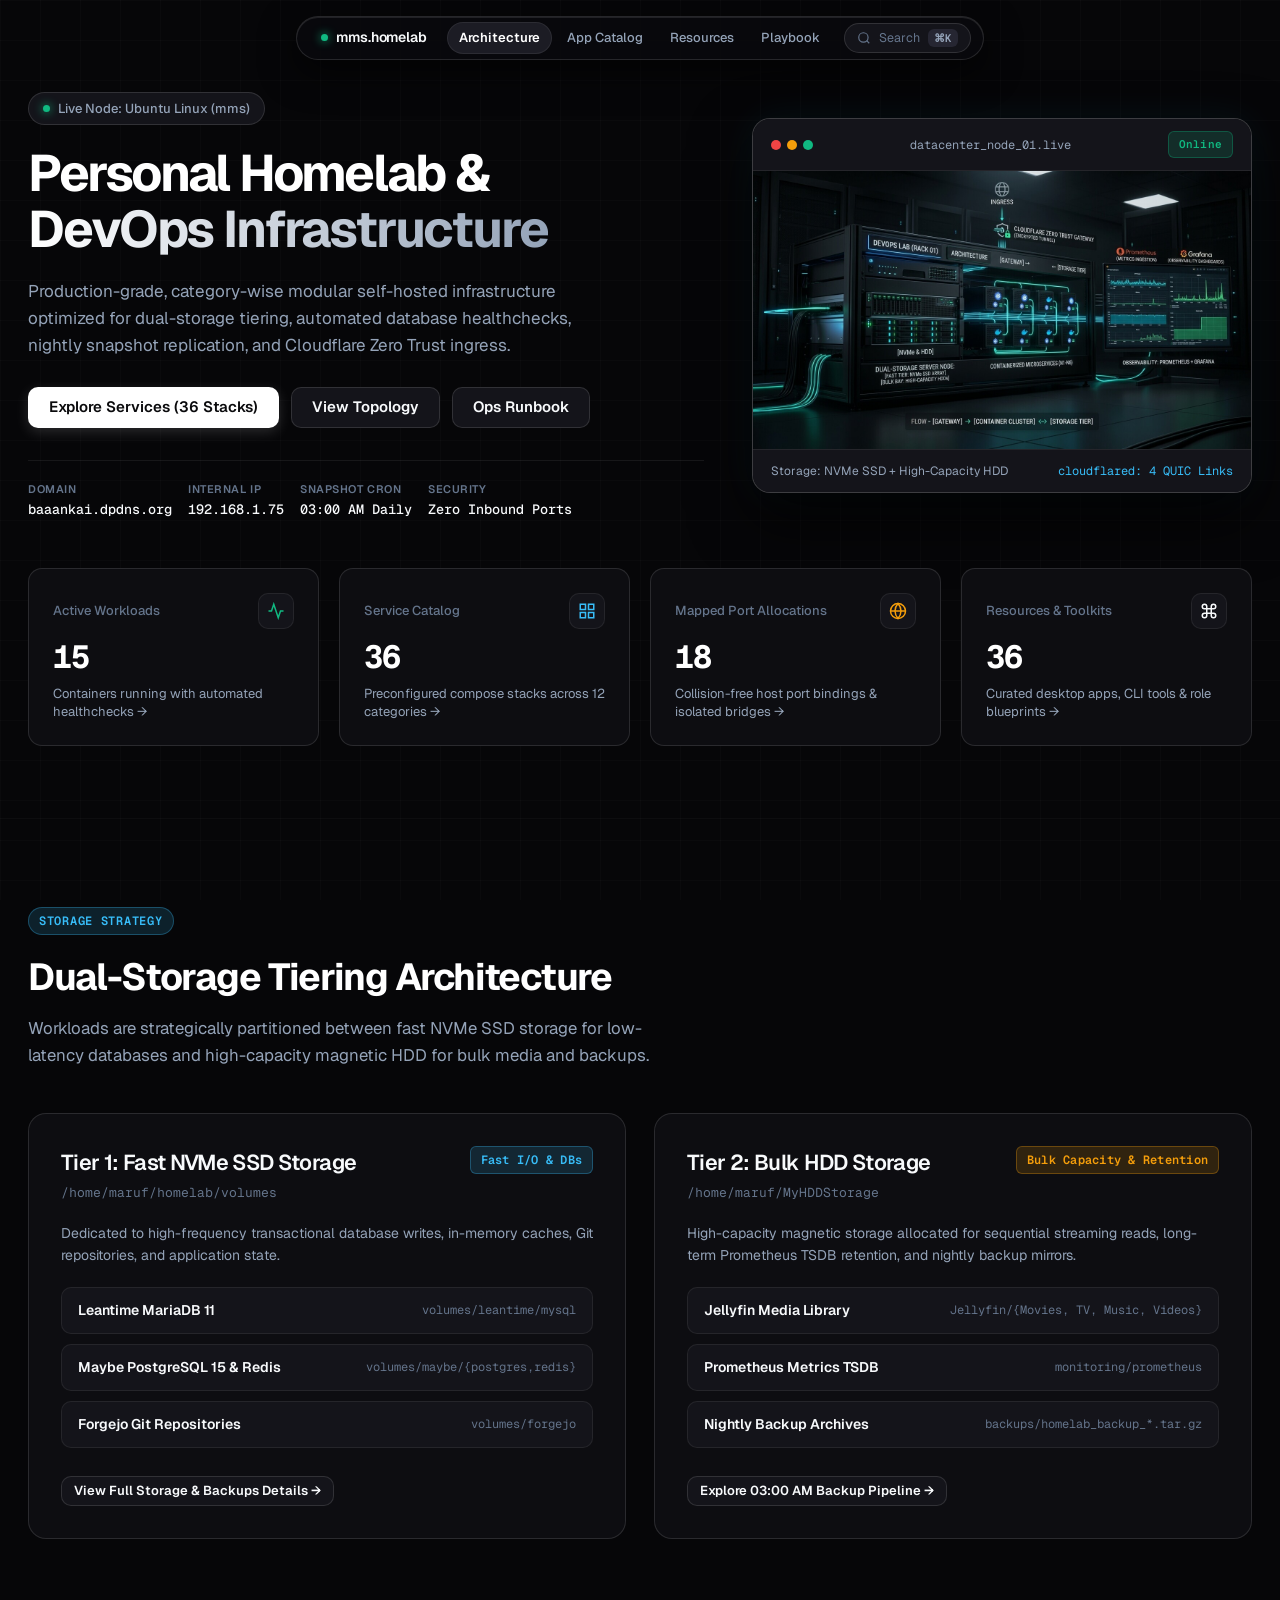
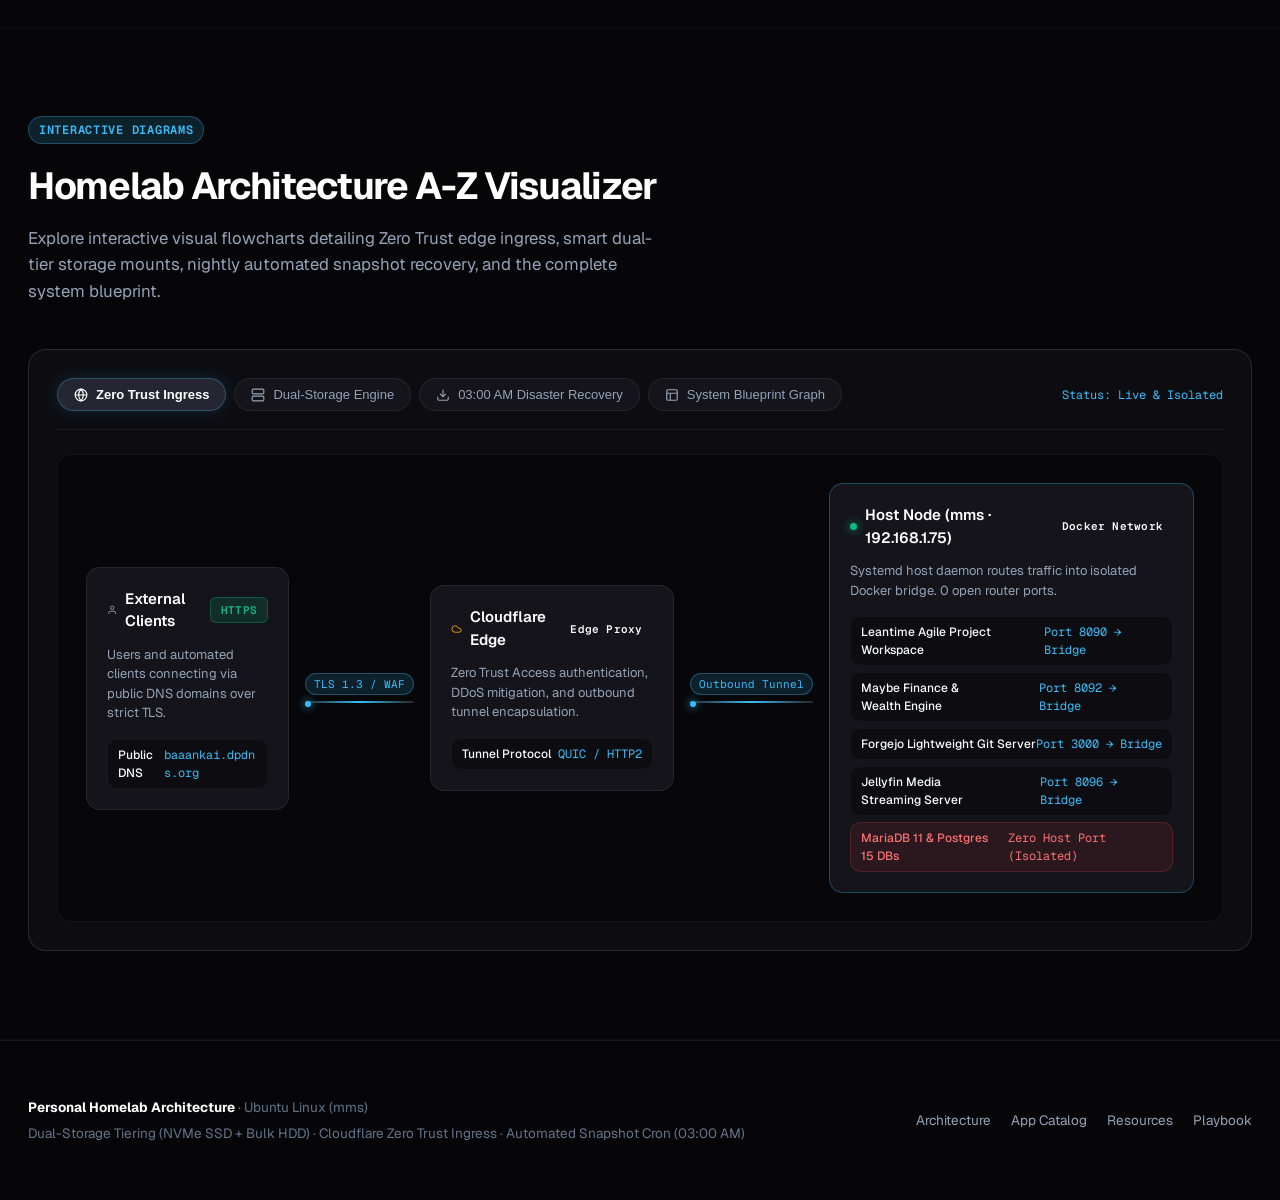
==== index.html @ b7e999f7 "feat: add multi-page static architecture portal, visual diagrams, and GitHub Pages workflow" ====
<!DOCTYPE html>
<html lang="en">
<head>
  <meta charset="UTF-8">
  <meta http-equiv="refresh" content="0; url=site/index.html">
  <title>Redirecting to Homelab Architecture Portal...</title>
  <script>
    window.location.href = "site/index.html";
  </script>
</head>
<body style="background:#000;color:#fff;font-family:sans-serif;padding:40px;text-align:center;">
  <p>Loading Homelab Architecture Portal...</p>
  <p><a href="site/index.html" style="color:#38bdf8;">Click here if not redirected automatically.</a></p>
</body>
</html>
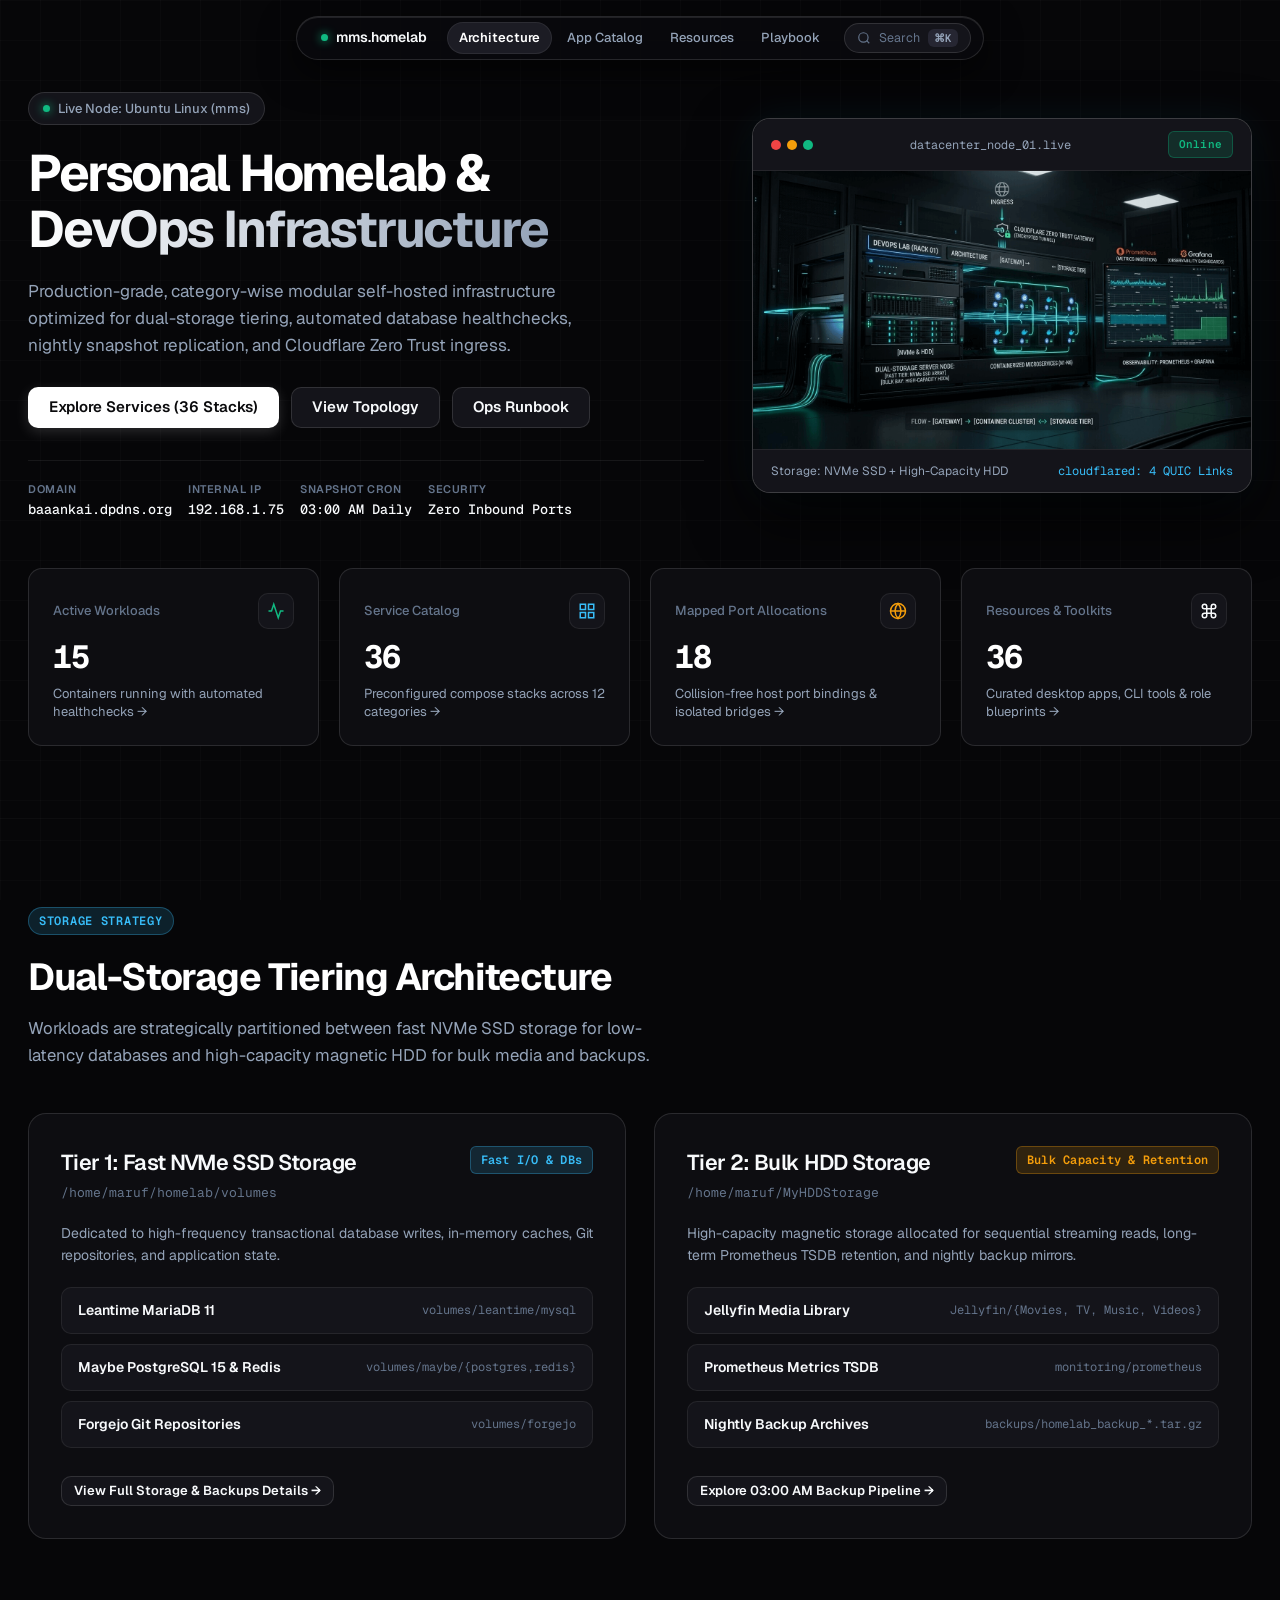
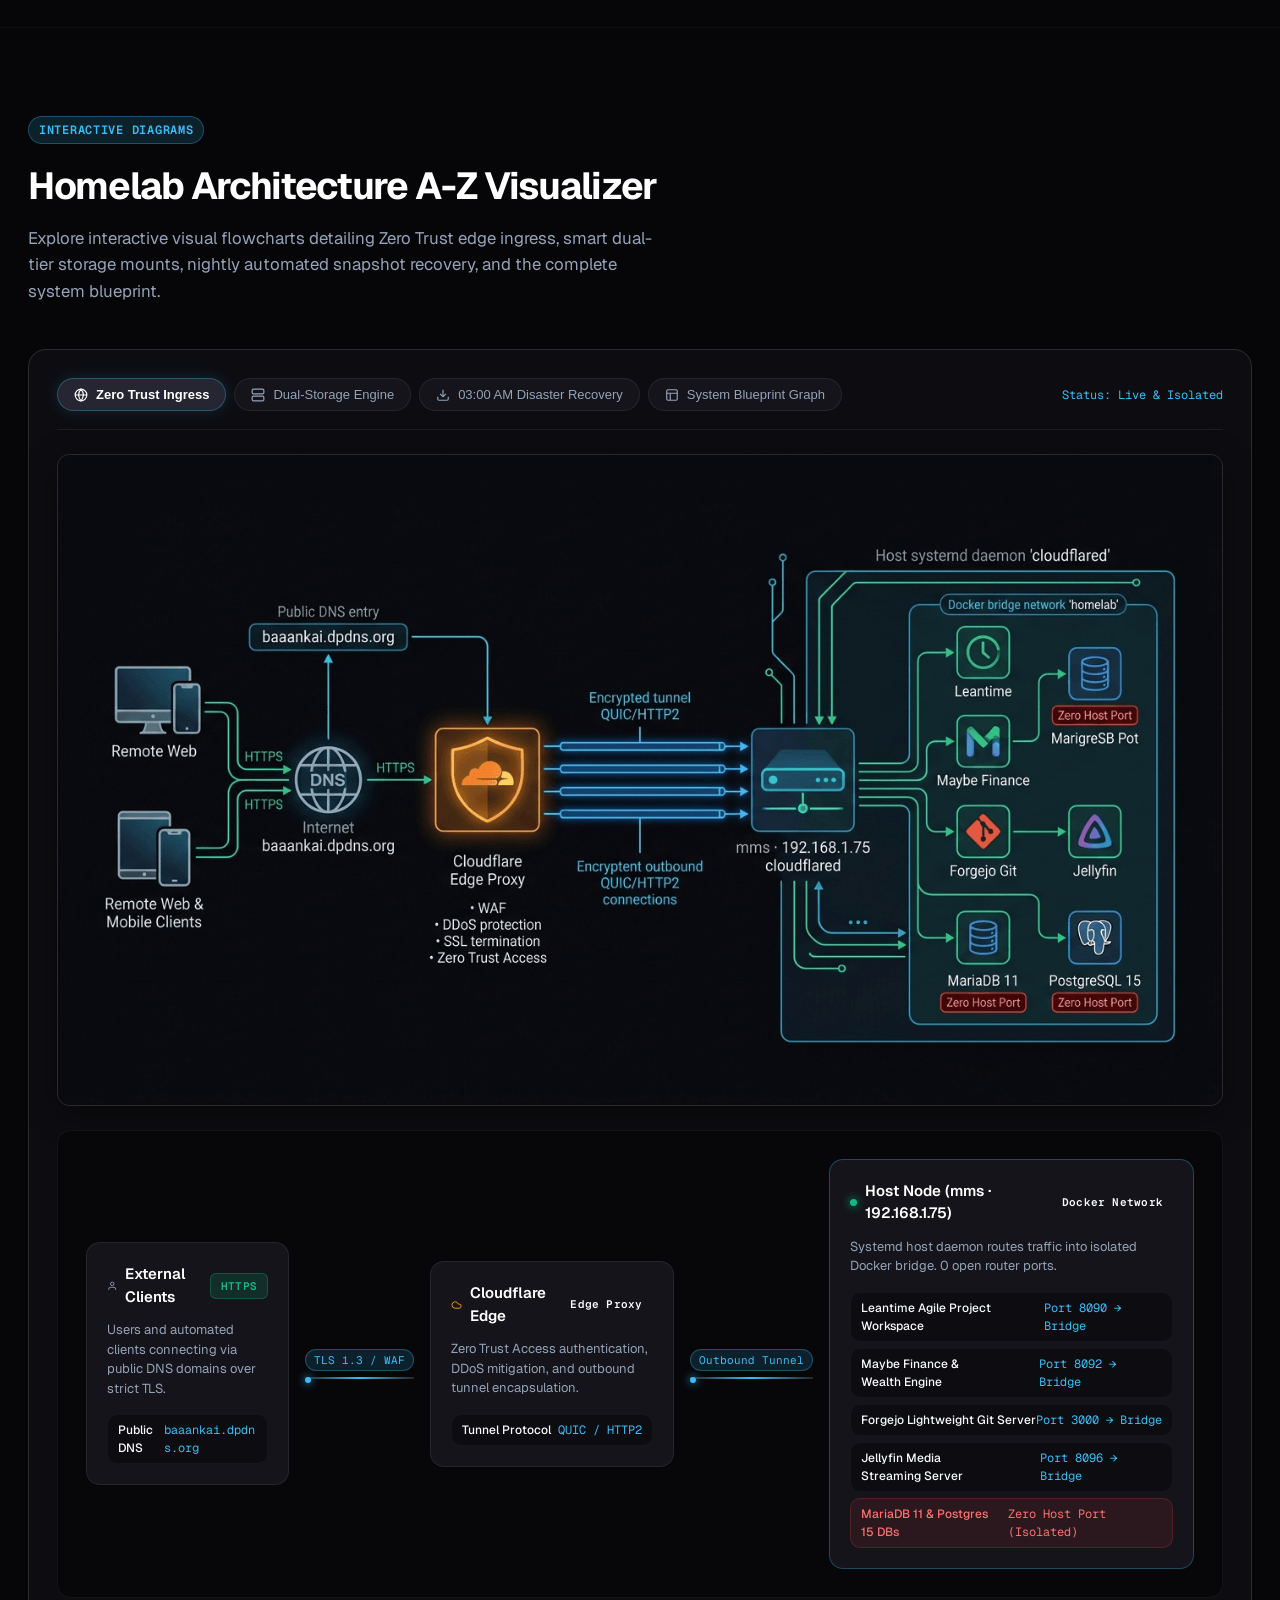
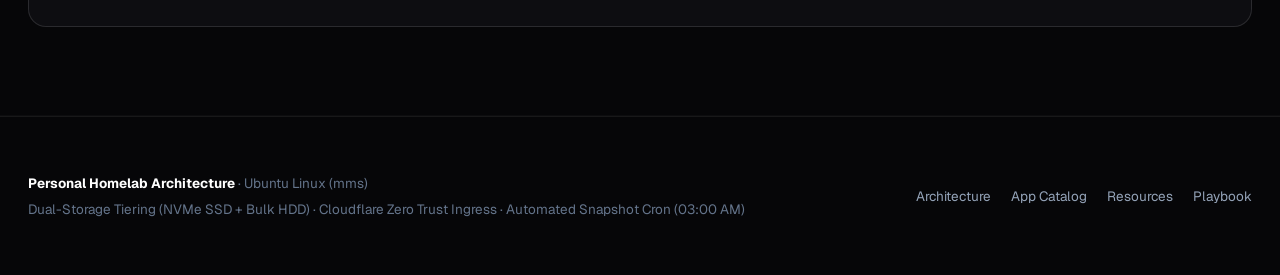
==== commit 372b488f: "deploy: 38d48aea0802d3ff691686414ee19b21be2791f6" ====
--- a/index.html
+++ b/index.html
@@ -2,14 +2,781 @@
 <html lang="en">
 <head>
   <meta charset="UTF-8">
-  <meta http-equiv="refresh" content="0; url=site/index.html">
-  <title>Redirecting to Homelab Architecture Portal...</title>
-  <script>
-    window.location.href = "site/index.html";
-  </script>
+  <meta name="viewport" content="width=device-width, initial-scale=1.0">
+  <title>Homelab Infrastructure &amp; Service Architecture</title>
+  <meta name="description" content="Production-grade, modular, self-hosted homelab infrastructure featuring dual-storage tiering, Cloudflare Zero Trust ingress, automated backups, and 12 containerized service stacks.">
+  <link rel="icon" href="data:image/svg+xml,%3Csvg xmlns='http://www.w3.org/2000/svg' viewBox='0 0 24 24' fill='%2338bdf8'%3E%3Cpath d='M12 2L2 7l10 5 10-5-10-5zM2 17l10 5 10-5M2 12l10 5 10-5'/%3E%3C/svg%3E" type="image/svg+xml">
+  
+  <!-- Modern Fonts & Styles -->
+  <link rel="stylesheet" href="css/style.css">
+  <link rel="stylesheet" href="css/components.css">
 </head>
-<body style="background:#000;color:#fff;font-family:sans-serif;padding:40px;text-align:center;">
-  <p>Loading Homelab Architecture Portal...</p>
-  <p><a href="site/index.html" style="color:#38bdf8;">Click here if not redirected automatically.</a></p>
+<body>
+  <a href="#main-content" class="skip-link">Skip to main content</a>
+
+  <!-- Floating Island Navigation -->
+  <header class="floating-nav-wrapper">
+    <nav class="floating-nav" aria-label="Main Navigation">
+      <a href="index.html" class="nav-brand">
+        <span class="brand-indicator" aria-hidden="true"></span>
+        <span>mms.homelab</span>
+      </a>
+
+      <ul class="nav-links">
+        <li><a href="index.html" class="nav-link active">Architecture</a></li>
+        <li><a href="services.html" class="nav-link">App Catalog</a></li>
+        <li><a href="resources.html" class="nav-link">Resources</a></li>
+        <li><a href="runbook.html" class="nav-link">Playbook</a></li>
+      </ul>
+
+      <button class="nav-search-btn" id="nav-search-trigger" aria-label="Open Command Palette (Cmd+K)">
+        <svg width="14" height="14" viewBox="0 0 24 24" fill="none" stroke="currentColor" stroke-width="2"><circle cx="11" cy="11" r="8"></circle><line x1="21" y1="21" x2="16.65" y2="16.65"></line></svg>
+        <span>Search</span>
+        <kbd>⌘K</kbd>
+      </button>
+
+      <button class="mobile-nav-toggle" id="mobile-nav-toggle" aria-label="Toggle navigation menu">
+        <span></span>
+        <span></span>
+      </button>
+    </nav>
+  </header>
+
+  <!-- Fullscreen Mobile Navigation Menu -->
+  <div class="mobile-menu-overlay" id="mobile-menu-overlay" aria-hidden="true">
+    <a href="index.html">Architecture &amp; System Map</a>
+    <a href="services.html">App Catalog (12 Stacks)</a>
+    <a href="resources.html">Resources &amp; Toolkits</a>
+    <a href="runbook.html">DevOps Playbook</a>
+  </div>
+
+  <main id="main-content">
+    <!-- Hero Showcase (2-Column Modern Layout) -->
+    <section id="hero" class="hero-section">
+      <div class="container">
+        <div class="hero-grid">
+          <!-- Left Column: Copy & Actions -->
+          <div class="hero-left">
+            <div class="hero-pill">
+              <span class="brand-indicator" aria-hidden="true"></span>
+              <span>Live Node: Ubuntu Linux (mms)</span>
+            </div>
+
+            <h1 class="hero-headline">
+              Personal Homelab &amp;<br>
+              <span class="hero-headline-gradient">DevOps Infrastructure</span>
+            </h1>
+
+            <p class="hero-description">
+              Production-grade, category-wise modular self-hosted infrastructure optimized for dual-storage tiering, automated database healthchecks, nightly snapshot replication, and Cloudflare Zero Trust ingress.
+            </p>
+
+            <div class="hero-actions">
+              <a href="services.html" class="btn btn-primary">
+                Explore Services (36 Stacks)
+              </a>
+              <a href="#topology" class="btn btn-secondary">
+                View Topology
+              </a>
+              <a href="runbook.html" class="btn btn-secondary">
+                Ops Runbook
+              </a>
+            </div>
+
+            <!-- Host Specs Sub-Row -->
+            <div class="hero-specs-row">
+              <div class="spec-item">
+                <span class="spec-label">Domain</span>
+                <span class="spec-value">baaankai.dpdns.org</span>
+              </div>
+              <div class="spec-item">
+                <span class="spec-label">Internal IP</span>
+                <span class="spec-value">192.168.1.75</span>
+              </div>
+              <div class="spec-item">
+                <span class="spec-label">Snapshot Cron</span>
+                <span class="spec-value">03:00 AM Daily</span>
+              </div>
+              <div class="spec-item">
+                <span class="spec-label">Security</span>
+                <span class="spec-value">Zero Inbound Ports</span>
+              </div>
+            </div>
+          </div>
+
+          <!-- Right Column: 3D Infrastructure Visualizer Card -->
+          <div class="hero-right">
+            <div class="hero-visual-frame">
+              <div class="frame-header">
+                <div class="frame-dots">
+                  <span class="frame-dot"></span>
+                  <span class="frame-dot"></span>
+                  <span class="frame-dot"></span>
+                </div>
+                <span class="frame-title">datacenter_node_01.live</span>
+                <span class="badge badge-active" style="font-size: 0.6875rem;">Online</span>
+              </div>
+
+              <img src="assets/homelab_cover.png" alt="DevOps Homelab Architecture Node Visualizer" class="hero-cover-img" loading="eager">
+
+              <div class="frame-footer">
+                <span>Storage: NVMe SSD + High-Capacity HDD</span>
+                <span style="font-family: var(--font-mono); color: var(--accent-cyan);">cloudflared: 4 QUIC Links</span>
+              </div>
+            </div>
+          </div>
+        </div>
+
+        <!-- Quick Stats Grid -->
+        <div class="stats-grid">
+          <a href="services.html" class="stat-card" style="text-decoration: none;">
+            <div class="stat-header">
+              <span class="stat-label">Active Workloads</span>
+              <div class="stat-icon-box">
+                <svg width="18" height="18" viewBox="0 0 24 24" fill="none" stroke="var(--accent-emerald)" stroke-width="2"><polyline points="22 12 18 12 15 21 9 3 6 12 2 12"></polyline></svg>
+              </div>
+            </div>
+            <div class="stat-value tabular-nums" id="stat-active-services">15</div>
+            <div class="stat-desc">Containers running with automated healthchecks →</div>
+          </a>
+
+          <a href="services.html" class="stat-card" style="text-decoration: none;">
+            <div class="stat-header">
+              <span class="stat-label">Service Catalog</span>
+              <div class="stat-icon-box">
+                <svg width="18" height="18" viewBox="0 0 24 24" fill="none" stroke="var(--accent-cyan)" stroke-width="2"><rect x="3" y="3" width="7" height="7"></rect><rect x="14" y="3" width="7" height="7"></rect><rect x="14" y="14" width="7" height="7"></rect><rect x="3" y="14" width="7" height="7"></rect></svg>
+              </div>
+            </div>
+            <div class="stat-value tabular-nums" id="stat-total-catalog">36</div>
+            <div class="stat-desc">Preconfigured compose stacks across 12 categories →</div>
+          </a>
+
+          <a href="ports.html" class="stat-card" style="text-decoration: none;">
+            <div class="stat-header">
+              <span class="stat-label">Mapped Port Allocations</span>
+              <div class="stat-icon-box">
+                <svg width="18" height="18" viewBox="0 0 24 24" fill="none" stroke="var(--accent-amber)" stroke-width="2"><circle cx="12" cy="12" r="10"></circle><line x1="2" y1="12" x2="22" y2="12"></line><path d="M12 2a15.3 15.3 0 0 1 4 10 15.3 15.3 0 0 1-4 10 15.3 15.3 0 0 1-4-10 15.3 15.3 0 0 1 4-10z"></path></svg>
+              </div>
+            </div>
+            <div class="stat-value tabular-nums" id="stat-total-ports">18</div>
+            <div class="stat-desc">Collision-free host port bindings &amp; isolated bridges →</div>
+          </a>
+
+          <a href="resources.html" class="stat-card" style="text-decoration: none;">
+            <div class="stat-header">
+              <span class="stat-label">Resources &amp; Toolkits</span>
+              <div class="stat-icon-box">
+                <svg width="18" height="18" viewBox="0 0 24 24" fill="none" stroke="var(--text-primary)" stroke-width="2"><path d="M18 3a3 3 0 0 0-3 3v12a3 3 0 0 0 3 3 3 3 0 0 0 3-3 3 3 0 0 0-3-3H6a3 3 0 0 0-3 3 3 3 0 0 0 3 3 3 3 0 0 0 3-3V6a3 3 0 0 0-3-3 3 3 0 0 0-3 3 3 3 0 0 0 3 3h12a3 3 0 0 0 3-3 3 3 0 0 0-3-3z"></path></svg>
+              </div>
+            </div>
+            <div class="stat-value tabular-nums" id="stat-total-workstation">36</div>
+            <div class="stat-desc">Curated desktop apps, CLI tools &amp; role blueprints →</div>
+          </a>
+        </div>
+      </div>
+    </section>
+
+    <!-- Storage Tiering Overview -->
+    <section id="storage-tiering">
+      <div class="container">
+        <div class="section-header">
+          <span class="section-tag">Storage Strategy</span>
+          <h2 class="section-headline">Dual-Storage Tiering Architecture</h2>
+          <p class="section-subheadline">
+            Workloads are strategically partitioned between fast NVMe SSD storage for low-latency databases and high-capacity magnetic HDD for bulk media and backups.
+          </p>
+        </div>
+
+        <div class="architecture-grid">
+          <!-- Tier 1: SSD -->
+          <div class="tier-card reveal">
+            <div class="tier-header">
+              <div class="tier-title-group">
+                <h3>Tier 1: Fast NVMe SSD Storage</h3>
+                <p>/home/maruf/homelab/volumes</p>
+              </div>
+              <span class="badge badge-ssd">Fast I/O &amp; DBs</span>
+            </div>
+            <p style="font-size: 0.875rem; color: var(--text-secondary); line-height: 1.6;">
+              Dedicated to high-frequency transactional database writes, in-memory caches, Git repositories, and application state.
+            </p>
+            <ul class="tier-items">
+              <li class="tier-item">
+                <span class="tier-item-name">Leantime MariaDB 11</span>
+                <span class="tier-item-path">volumes/leantime/mysql</span>
+              </li>
+              <li class="tier-item">
+                <span class="tier-item-name">Maybe PostgreSQL 15 &amp; Redis</span>
+                <span class="tier-item-path">volumes/maybe/{postgres,redis}</span>
+              </li>
+              <li class="tier-item">
+                <span class="tier-item-name">Forgejo Git Repositories</span>
+                <span class="tier-item-path">volumes/forgejo</span>
+              </li>
+            </ul>
+            <div style="margin-top: 8px;">
+              <a href="storage.html" class="btn btn-secondary btn-sm">View Full Storage &amp; Backups Details →</a>
+            </div>
+          </div>
+
+          <!-- Tier 2: HDD -->
+          <div class="tier-card reveal">
+            <div class="tier-header">
+              <div class="tier-title-group">
+                <h3>Tier 2: Bulk HDD Storage</h3>
+                <p>/home/maruf/MyHDDStorage</p>
+              </div>
+              <span class="badge badge-hdd">Bulk Capacity &amp; Retention</span>
+            </div>
+            <p style="font-size: 0.875rem; color: var(--text-secondary); line-height: 1.6;">
+              High-capacity magnetic storage allocated for sequential streaming reads, long-term Prometheus TSDB retention, and nightly backup mirrors.
+            </p>
+            <ul class="tier-items">
+              <li class="tier-item">
+                <span class="tier-item-name">Jellyfin Media Library</span>
+                <span class="tier-item-path">Jellyfin/{Movies, TV, Music, Videos}</span>
+              </li>
+              <li class="tier-item">
+                <span class="tier-item-name">Prometheus Metrics TSDB</span>
+                <span class="tier-item-path">monitoring/prometheus</span>
+              </li>
+              <li class="tier-item">
+                <span class="tier-item-name">Nightly Backup Archives</span>
+                <span class="tier-item-path">backups/homelab_backup_*.tar.gz</span>
+              </li>
+            </ul>
+            <div style="margin-top: 8px;">
+              <a href="storage.html#backup-section" class="btn btn-secondary btn-sm">Explore 03:00 AM Backup Pipeline →</a>
+            </div>
+          </div>
+        </div>
+      </div>
+    </section>
+
+    <!-- Interactive Architecture Diagrams & System Map -->
+    <section id="diagrams">
+      <div class="container">
+        <div class="section-header">
+          <span class="section-tag">Interactive Diagrams</span>
+          <h2 class="section-headline">Homelab Architecture A-Z Visualizer</h2>
+          <p class="section-subheadline">
+            Explore interactive visual flowcharts detailing Zero Trust edge ingress, smart dual-tier storage mounts, nightly automated snapshot recovery, and the complete system blueprint.
+          </p>
+        </div>
+
+        <div class="diagram-wrapper reveal">
+          <div class="diagram-header-bar">
+            <div class="diagram-tabs" id="diagram-tab-nav">
+              <button class="diagram-tab-btn active" data-diagram="ingress">
+                <svg width="14" height="14" viewBox="0 0 24 24" fill="none" stroke="currentColor" stroke-width="2"><circle cx="12" cy="12" r="10"></circle><line x1="2" y1="12" x2="22" y2="12"></line><path d="M12 2a15.3 15.3 0 0 1 4 10 15.3 15.3 0 0 1-4 10 15.3 15.3 0 0 1-4-10 15.3 15.3 0 0 1 4-10z"></path></svg>
+                <span>Zero Trust Ingress</span>
+              </button>
+              <button class="diagram-tab-btn" data-diagram="storage">
+                <svg width="14" height="14" viewBox="0 0 24 24" fill="none" stroke="currentColor" stroke-width="2"><rect x="2" y="2" width="20" height="8" rx="2" ry="2"></rect><rect x="2" y="14" width="20" height="8" rx="2" ry="2"></rect><line x1="6" y1="6" x2="6.01" y2="6"></line><line x1="6" y1="18" x2="6.01" y2="18"></line></svg>
+                <span>Dual-Storage Engine</span>
+              </button>
+              <button class="diagram-tab-btn" data-diagram="backup">
+                <svg width="14" height="14" viewBox="0 0 24 24" fill="none" stroke="currentColor" stroke-width="2"><path d="M21 15v4a2 2 0 0 1-2 2H5a2 2 0 0 1-2-2v-4"></path><polyline points="7 10 12 15 17 10"></polyline><line x1="12" y1="15" x2="12" y2="3"></line></svg>
+                <span>03:00 AM Disaster Recovery</span>
+              </button>
+              <button class="diagram-tab-btn" data-diagram="blueprint">
+                <svg width="14" height="14" viewBox="0 0 24 24" fill="none" stroke="currentColor" stroke-width="2"><rect x="3" y="3" width="18" height="18" rx="2" ry="2"></rect><line x1="3" y1="9" x2="21" y2="9"></line><line x1="9" y1="21" x2="9" y2="9"></line></svg>
+                <span>System Blueprint Graph</span>
+              </button>
+            </div>
+
+            <div style="font-size: 0.75rem; font-family: var(--font-mono); color: var(--accent-cyan);">
+              Status: Live &amp; Isolated
+            </div>
+          </div>
+
+          <!-- Diagram 1: Zero Trust Ingress -->
+          <div class="diagram-view-pane active" id="pane-ingress">
+            <div style="margin-bottom: 24px; border-radius: 12px; overflow: hidden; border: 1px solid var(--border-medium); box-shadow: 0 8px 32px rgba(0,0,0,0.4);">
+              <img src="assets/ingress_topology_diagram.png" alt="Zero Trust Edge Ingress Architecture Diagram" style="width: 100%; height: auto; display: block; border-radius: 12px;">
+            </div>
+            <div class="visual-canvas">
+              <div class="ingress-pipeline-grid">
+                <!-- Node 1: Public Client -->
+                <div class="diagram-node-card">
+                  <div class="node-card-header">
+                    <span class="node-card-title">
+                      <svg width="16" height="16" viewBox="0 0 24 24" fill="none" stroke="var(--text-secondary)" stroke-width="2"><path d="M20 21v-2a4 4 0 0 0-4-4H8a4 4 0 0 0-4 4v2"></path><circle cx="12" cy="7" r="4"></circle></svg>
+                      External Clients
+                    </span>
+                    <span class="badge badge-active" style="font-size: 0.6875rem;">HTTPS</span>
+                  </div>
+                  <p class="node-card-desc">Users and automated clients connecting via public DNS domains over strict TLS.</p>
+                  <div class="node-subitems">
+                    <div class="node-subitem">
+                      <span class="node-subitem-name">Public DNS</span>
+                      <span class="node-subitem-port">baaankai.dpdns.org</span>
+                    </div>
+                  </div>
+                </div>
+
+                <!-- Connector 1 -->
+                <div class="diagram-connector">
+                  <span class="connector-tag">TLS 1.3 / WAF</span>
+                  <div class="connector-line"><span class="connector-pulse"></span></div>
+                </div>
+
+                <!-- Node 2: Cloudflare Edge -->
+                <div class="diagram-node-card">
+                  <div class="node-card-header">
+                    <span class="node-card-title">
+                      <svg width="16" height="16" viewBox="0 0 24 24" fill="none" stroke="var(--accent-amber)" stroke-width="2"><path d="M17.5 19H9a7 7 0 1 1 6.71-9h1.79a4.5 4.5 0 1 1 0 9Z"></path></svg>
+                      Cloudflare Edge
+                    </span>
+                    <span class="badge badge-amber" style="font-size: 0.6875rem;">Edge Proxy</span>
+                  </div>
+                  <p class="node-card-desc">Zero Trust Access authentication, DDoS mitigation, and outbound tunnel encapsulation.</p>
+                  <div class="node-subitems">
+                    <div class="node-subitem">
+                      <span class="node-subitem-name">Tunnel Protocol</span>
+                      <span class="node-subitem-port">QUIC / HTTP2</span>
+                    </div>
+                  </div>
+                </div>
+
+                <!-- Connector 2 -->
+                <div class="diagram-connector">
+                  <span class="connector-tag">Outbound Tunnel</span>
+                  <div class="connector-line"><span class="connector-pulse"></span></div>
+                </div>
+
+                <!-- Node 3: Homelab Node & Docker Bridge -->
+                <div class="diagram-node-card" style="border-color: var(--accent-cyan-border);">
+                  <div class="node-card-header">
+                    <span class="node-card-title">
+                      <span class="brand-indicator"></span>
+                      Host Node (mms · 192.168.1.75)
+                    </span>
+                    <span class="badge badge-cyan" style="font-size: 0.6875rem;">Docker Network</span>
+                  </div>
+                  <p class="node-card-desc">Systemd host daemon routes traffic into isolated Docker bridge. 0 open router ports.</p>
+                  
+                  <div class="node-subitems">
+                    <div class="node-subitem">
+                      <span class="node-subitem-name">Leantime Agile Project Workspace</span>
+                      <span class="node-subitem-port">Port 8090 → Bridge</span>
+                    </div>
+                    <div class="node-subitem">
+                      <span class="node-subitem-name">Maybe Finance &amp; Wealth Engine</span>
+                      <span class="node-subitem-port">Port 8092 → Bridge</span>
+                    </div>
+                    <div class="node-subitem">
+                      <span class="node-subitem-name">Forgejo Lightweight Git Server</span>
+                      <span class="node-subitem-port">Port 3000 → Bridge</span>
+                    </div>
+                    <div class="node-subitem">
+                      <span class="node-subitem-name">Jellyfin Media Streaming Server</span>
+                      <span class="node-subitem-port">Port 8096 → Bridge</span>
+                    </div>
+                    <div class="node-subitem" style="background: rgba(239, 68, 68, 0.1); border-color: rgba(239, 68, 68, 0.2);">
+                      <span class="node-subitem-name" style="color: #F87171;">MariaDB 11 &amp; Postgres 15 DBs</span>
+                      <span class="node-subitem-port" style="color: #F87171;">Zero Host Port (Isolated)</span>
+                    </div>
+                  </div>
+                </div>
+              </div>
+            </div>
+          </div>
+
+          <!-- Diagram 2: Dual-Storage Engine -->
+          <div class="diagram-view-pane" id="pane-storage">
+            <div style="margin-bottom: 24px; border-radius: 12px; overflow: hidden; border: 1px solid var(--border-medium); box-shadow: 0 8px 32px rgba(0,0,0,0.4);">
+              <img src="assets/storage_tiering_diagram.png" alt="Dual-Storage Engine Architecture Diagram" style="width: 100%; height: auto; display: block; border-radius: 12px;">
+            </div>
+            <div class="visual-canvas">
+              <div class="storage-diagram-grid">
+                <!-- NVMe SSD Bay -->
+                <div class="storage-bay-card" style="border-color: var(--accent-cyan-border);">
+                  <div class="bay-header">
+                    <div class="bay-title-group">
+                      <h3>Tier 1: High-Performance NVMe SSD</h3>
+                      <p>/home/maruf/homelab/volumes</p>
+                    </div>
+                    <span class="badge badge-ssd">Fast Random I/O</span>
+                  </div>
+                  <p style="font-size: 0.8125rem; color: var(--text-secondary); line-height: 1.5;">
+                    Engineered for high-frequency ACID database transactions, in-memory caches, and application configurations.
+                  </p>
+                  <div class="bay-spec-tags">
+                    <span class="bay-spec-tag">Low Latency</span>
+                    <span class="bay-spec-tag">Transactional Storage</span>
+                    <span class="bay-spec-tag">Atomic Snapshots</span>
+                  </div>
+                  <div class="node-subitems">
+                    <div class="node-subitem">
+                      <span class="node-subitem-name">MariaDB 11 Database Engine</span>
+                      <span class="node-subitem-port">volumes/leantime/mysql</span>
+                    </div>
+                    <div class="node-subitem">
+                      <span class="node-subitem-name">PostgreSQL 15 &amp; Redis State</span>
+                      <span class="node-subitem-port">volumes/maybe/{postgres,redis}</span>
+                    </div>
+                    <div class="node-subitem">
+                      <span class="node-subitem-name">Forgejo Git Repositories</span>
+                      <span class="node-subitem-port">volumes/forgejo</span>
+                    </div>
+                    <div class="node-subitem">
+                      <span class="node-subitem-name">Grafana Dashboard SQLite State</span>
+                      <span class="node-subitem-port">volumes/grafana</span>
+                    </div>
+                  </div>
+                </div>
+
+                <!-- Bulk HDD Bay -->
+                <div class="storage-bay-card" style="border-color: var(--accent-amber);">
+                  <div class="bay-header">
+                    <div class="bay-title-group">
+                      <h3>Tier 2: High-Capacity Bulk HDD Bay</h3>
+                      <p>/home/maruf/MyHDDStorage</p>
+                    </div>
+                    <span class="badge badge-hdd">Bulk Capacity &amp; Retention</span>
+                  </div>
+                  <p style="font-size: 0.8125rem; color: var(--text-secondary); line-height: 1.5;">
+                    Allocated for continuous streaming media reads, Prometheus metrics time-series retention, and nightly backup tar archives.
+                  </p>
+                  <div class="bay-spec-tags">
+                    <span class="bay-spec-tag">Multi-Terabyte</span>
+                    <span class="bay-spec-tag">Sequential Reads</span>
+                    <span class="bay-spec-tag">Disaster Mirror</span>
+                  </div>
+                  <div class="node-subitems">
+                    <div class="node-subitem">
+                      <span class="node-subitem-name">Jellyfin Media Library</span>
+                      <span class="node-subitem-port">Jellyfin/{Movies, TV, Music}</span>
+                    </div>
+                    <div class="node-subitem">
+                      <span class="node-subitem-name">Prometheus TSDB Long Retention</span>
+                      <span class="node-subitem-port">monitoring/prometheus</span>
+                    </div>
+                    <div class="node-subitem">
+                      <span class="node-subitem-name">Portainer Container State</span>
+                      <span class="node-subitem-port">docker/volumes/portainer</span>
+                    </div>
+                    <div class="node-subitem">
+                      <span class="node-subitem-name">Master Backup Tar Archive Mirror</span>
+                      <span class="node-subitem-port">backups/homelab_backup_*.tar.gz</span>
+                    </div>
+                  </div>
+                </div>
+              </div>
+            </div>
+          </div>
+
+          <!-- Diagram 3: 03:00 AM Disaster Recovery Sequence -->
+          <div class="diagram-view-pane" id="pane-backup">
+            <div style="margin-bottom: 24px; border-radius: 12px; overflow: hidden; border: 1px solid var(--border-medium); box-shadow: 0 8px 32px rgba(0,0,0,0.4);">
+              <img src="assets/backup_pipeline_diagram.png" alt="03:00 AM Disaster Recovery Pipeline Diagram" style="width: 100%; height: auto; display: block; border-radius: 12px;">
+            </div>
+            <div class="visual-canvas">
+              <div class="sequence-steps">
+                <div class="seq-step-card">
+                  <div class="seq-step-num">1</div>
+                  <span class="seq-step-title">MariaDB Dump</span>
+                  <p style="font-size: 0.75rem; color: var(--text-secondary);">Executes live transactional dump of Leantime tables.</p>
+                  <div class="seq-step-cmd">docker exec mariadb-dump</div>
+                </div>
+
+                <div class="seq-step-card">
+                  <div class="seq-step-num">2</div>
+                  <span class="seq-step-title">PostgreSQL Dump</span>
+                  <p style="font-size: 0.75rem; color: var(--text-secondary);">Performs pg_dump on Maybe Finance ledgers.</p>
+                  <div class="seq-step-cmd">docker exec pg_dump</div>
+                </div>
+
+                <div class="seq-step-card">
+                  <div class="seq-step-num">3</div>
+                  <span class="seq-step-title">SSD Volumes Tar</span>
+                  <p style="font-size: 0.75rem; color: var(--text-secondary);">Archives all SSD application state in read-only mode.</p>
+                  <div class="seq-step-cmd">tar -czf ssd_volumes.tar.gz</div>
+                </div>
+
+                <div class="seq-step-card">
+                  <div class="seq-step-num">4</div>
+                  <span class="seq-step-title">Master Packaging</span>
+                  <p style="font-size: 0.75rem; color: var(--text-secondary);">Bundles SQL dumps and configs into timestamped archive.</p>
+                  <div class="seq-step-cmd">homelab_backup_$(date).tar.gz</div>
+                </div>
+
+                <div class="seq-step-card">
+                  <div class="seq-step-num">5</div>
+                  <span class="seq-step-title">HDD Mirror &amp; Purge</span>
+                  <p style="font-size: 0.75rem; color: var(--text-secondary);">Mirrors archive to HDD storage and purges older backups.</p>
+                  <div class="seq-step-cmd">cp HDD/backups && rm old</div>
+                </div>
+              </div>
+            </div>
+          </div>
+
+          <!-- Diagram 4: Full System Blueprint Visual Map -->
+          <div class="diagram-view-pane" id="pane-blueprint">
+            <div style="margin-bottom: 24px; border-radius: 12px; overflow: hidden; border: 1px solid var(--border-medium); box-shadow: 0 8px 32px rgba(0,0,0,0.4);">
+              <img src="assets/system_blueprint_diagram.png" alt="Homelab Complete System Architecture Blueprint" style="width: 100%; height: auto; display: block; border-radius: 12px;">
+            </div>
+            <div class="visual-canvas">
+              <div class="blueprint-map">
+                <!-- Layer 1: Ingress Gateway -->
+                <div class="blueprint-layer">
+                  <div class="layer-header">
+                    <span class="layer-title">
+                      <svg width="16" height="16" viewBox="0 0 24 24" fill="none" stroke="var(--accent-amber)" stroke-width="2"><path d="M17.5 19H9a7 7 0 1 1 6.71-9h1.79a4.5 4.5 0 1 1 0 9Z"></path></svg>
+                      Layer 1: Zero Trust Ingress &amp; Edge Gateway
+                    </span>
+                    <span class="layer-badge badge-amber">Cloudflare Edge &amp; Host Daemon (4 QUIC Tunnels)</span>
+                  </div>
+                  <div class="cluster-services" style="display: grid; grid-template-columns: repeat(auto-fit, minmax(220px, 1fr)); gap: 8px;">
+                    <div class="cluster-service-item">
+                      <span class="cluster-service-name">Public Ingress Domain</span>
+                      <span class="cluster-service-port">baaankai.dpdns.org</span>
+                    </div>
+                    <div class="cluster-service-item">
+                      <span class="cluster-service-name">Host Systemd Service</span>
+                      <span class="cluster-service-port">/usr/local/bin/cloudflared</span>
+                    </div>
+                    <div class="cluster-service-item">
+                      <span class="cluster-service-name">Inbound Router Ports</span>
+                      <span class="cluster-service-port" style="color: var(--accent-emerald);">0 Open (Full Stealth)</span>
+                    </div>
+                  </div>
+                </div>
+
+                <div class="blueprint-flow-arrow">
+                  <span>▼ Encrypted Bridge Forwarding (Docker Bridge: homelab) ▼</span>
+                </div>
+
+                <!-- Layer 2: 12-Category Container Clusters -->
+                <div class="blueprint-layer" style="border-color: var(--accent-cyan-border);">
+                  <div class="layer-header">
+                    <span class="layer-title">
+                      <span class="brand-indicator"></span>
+                      Layer 2: Containerized Stacks (Isolated Bridge Network)
+                    </span>
+                    <span class="layer-badge badge-cyan">36+ Workloads · Healthchecked DB Startup</span>
+                  </div>
+
+                  <div class="blueprint-clusters">
+                    <!-- Cluster 1: Productivity -->
+                    <div class="cluster-card">
+                      <div class="cluster-header">
+                        <span class="cluster-title">Productivity &amp; Project</span>
+                        <span class="badge badge-active" style="font-size: 0.625rem;">SSD Tier</span>
+                      </div>
+                      <div class="cluster-services">
+                        <div class="cluster-service-item">
+                          <span class="cluster-service-name">Leantime Workspace</span>
+                          <span class="cluster-service-port">:8090</span>
+                        </div>
+                        <div class="cluster-service-item" style="background: rgba(239, 68, 68, 0.1);">
+                          <span class="cluster-service-name" style="color:#F87171;">Leantime MariaDB 11</span>
+                          <span class="cluster-service-port" style="color:#F87171;">:3306 (Internal)</span>
+                        </div>
+                        <div class="cluster-service-item">
+                          <span class="cluster-service-name">ChangeDetection</span>
+                          <span class="cluster-service-port">:5001</span>
+                        </div>
+                        <div class="cluster-service-item">
+                          <span class="cluster-service-name">Memos &amp; Vikunja</span>
+                          <span class="cluster-service-port">:5230 / :3456</span>
+                        </div>
+                      </div>
+                    </div>
+
+                    <!-- Cluster 2: Finance & Wealth -->
+                    <div class="cluster-card">
+                      <div class="cluster-header">
+                        <span class="cluster-title">Finance &amp; Wealth</span>
+                        <span class="badge badge-active" style="font-size: 0.625rem;">SSD Tier</span>
+                      </div>
+                      <div class="cluster-services">
+                        <div class="cluster-service-item">
+                          <span class="cluster-service-name">Maybe Finance App</span>
+                          <span class="cluster-service-port">:8092</span>
+                        </div>
+                        <div class="cluster-service-item" style="background: rgba(239, 68, 68, 0.1);">
+                          <span class="cluster-service-name" style="color:#F87171;">Maybe PostgreSQL 15</span>
+                          <span class="cluster-service-port" style="color:#F87171;">:5432 (Internal)</span>
+                        </div>
+                        <div class="cluster-service-item" style="background: rgba(239, 68, 68, 0.1);">
+                          <span class="cluster-service-name" style="color:#F87171;">Maybe Redis Cache</span>
+                          <span class="cluster-service-port" style="color:#F87171;">:6379 (Internal)</span>
+                        </div>
+                      </div>
+                    </div>
+
+                    <!-- Cluster 3: Sysadmin & Dev -->
+                    <div class="cluster-card">
+                      <div class="cluster-header">
+                        <span class="cluster-title">Sysadmin &amp; DevOps</span>
+                        <span class="badge badge-cyan" style="font-size: 0.625rem;">SSD + HDD</span>
+                      </div>
+                      <div class="cluster-services">
+                        <div class="cluster-service-item">
+                          <span class="cluster-service-name">Forgejo Git Server</span>
+                          <span class="cluster-service-port">:3000 / :2222</span>
+                        </div>
+                        <div class="cluster-service-item">
+                          <span class="cluster-service-name">ntfy Push Alerts</span>
+                          <span class="cluster-service-port">:8088</span>
+                        </div>
+                        <div class="cluster-service-item">
+                          <span class="cluster-service-name">Portainer Container UI</span>
+                          <span class="cluster-service-port">:9000 / :9443</span>
+                        </div>
+                        <div class="cluster-service-item">
+                          <span class="cluster-service-name">IT-Tools (50+ Utilities)</span>
+                          <span class="cluster-service-port">:8091</span>
+                        </div>
+                      </div>
+                    </div>
+
+                    <!-- Cluster 4: Observability -->
+                    <div class="cluster-card">
+                      <div class="cluster-header">
+                        <span class="cluster-title">Observability &amp; Metrics</span>
+                        <span class="badge badge-cyan" style="font-size: 0.625rem;">Telemetry</span>
+                      </div>
+                      <div class="cluster-services">
+                        <div class="cluster-service-item">
+                          <span class="cluster-service-name">Prometheus TSDB</span>
+                          <span class="cluster-service-port">:9093</span>
+                        </div>
+                        <div class="cluster-service-item">
+                          <span class="cluster-service-name">Grafana Dashboards</span>
+                          <span class="cluster-service-port">:3005</span>
+                        </div>
+                        <div class="cluster-service-item">
+                          <span class="cluster-service-name">Scrutiny S.M.A.R.T.</span>
+                          <span class="cluster-service-port">:8089</span>
+                        </div>
+                        <div class="cluster-service-item">
+                          <span class="cluster-service-name">Node Exporter &amp; cAdvisor</span>
+                          <span class="cluster-service-port">:9100 / :8083</span>
+                        </div>
+                      </div>
+                    </div>
+
+                    <!-- Cluster 5: Media & Streaming -->
+                    <div class="cluster-card">
+                      <div class="cluster-header">
+                        <span class="cluster-title">Media &amp; Automation</span>
+                        <span class="badge badge-hdd" style="font-size: 0.625rem;">HDD Tier</span>
+                      </div>
+                      <div class="cluster-services">
+                        <div class="cluster-service-item">
+                          <span class="cluster-service-name">Jellyfin Streaming</span>
+                          <span class="cluster-service-port">:8096</span>
+                        </div>
+                        <div class="cluster-service-item">
+                          <span class="cluster-service-name">Arr Automation Suite</span>
+                          <span class="cluster-service-port">:8989 / :7878</span>
+                        </div>
+                        <div class="cluster-service-item">
+                          <span class="cluster-service-name">Prowlarr &amp; Navidrome</span>
+                          <span class="cluster-service-port">:9696 / :4533</span>
+                        </div>
+                        <div class="cluster-service-item">
+                          <span class="cluster-service-name">qBittorrent Client</span>
+                          <span class="cluster-service-port">:8087</span>
+                        </div>
+                      </div>
+                    </div>
+
+                    <!-- Cluster 6: Disaster Recovery -->
+                    <div class="cluster-card">
+                      <div class="cluster-header">
+                        <span class="cluster-title">Disaster Recovery (03:00 AM)</span>
+                        <span class="badge badge-active" style="font-size: 0.625rem;">Nightly Cron</span>
+                      </div>
+                      <div class="cluster-services">
+                        <div class="cluster-service-item">
+                          <span class="cluster-service-name">MariaDB &amp; Postgres Dumps</span>
+                          <span class="cluster-service-port">Atomic SQL</span>
+                        </div>
+                        <div class="cluster-service-item">
+                          <span class="cluster-service-name">SSD Volumes Tar Compression</span>
+                          <span class="cluster-service-port">Read-Only</span>
+                        </div>
+                        <div class="cluster-service-item">
+                          <span class="cluster-service-name">Secondary HDD Snapshot Mirror</span>
+                          <span class="cluster-service-port">Auto Purge</span>
+                        </div>
+                      </div>
+                    </div>
+                  </div>
+                </div>
+
+                <div class="blueprint-flow-arrow">
+                  <span>▼ Storage Mount Targets ▼</span>
+                </div>
+
+                <!-- Layer 3: Physical Storage Tiering -->
+                <div class="blueprint-layer">
+                  <div class="layer-header">
+                    <span class="layer-title">
+                      <svg width="16" height="16" viewBox="0 0 24 24" fill="none" stroke="var(--accent-emerald)" stroke-width="2"><path d="M21 16V8a2 2 0 0 0-1-1.73l-7-4a2 2 0 0 0-2 0l-7 4A2 2 0 0 0 3 8v8a2 2 0 0 0 1 1.73l7 4a2 2 0 0 0 2 0l7-4A2 2 0 0 0 21 16z"></path></svg>
+                      Layer 3: Physical Storage Tiering (Ubuntu Host System)
+                    </span>
+                    <span class="layer-badge badge-active">NVMe Fast Tier + Magnetic Bulk Bay</span>
+                  </div>
+                  <div class="cluster-services" style="display: grid; grid-template-columns: repeat(auto-fit, minmax(260px, 1fr)); gap: 10px;">
+                    <div class="cluster-service-item">
+                      <span class="cluster-service-name"><strong>Tier 1 NVMe SSD</strong> (/volumes)</span>
+                      <span class="cluster-service-port">DB Engines, Git, In-Memory Caches</span>
+                    </div>
+                    <div class="cluster-service-item">
+                      <span class="cluster-service-name"><strong>Tier 2 Bulk HDD</strong> (/MyHDDStorage)</span>
+                      <span class="cluster-service-port">Jellyfin Media, TSDB, Backup Archives</span>
+                    </div>
+                  </div>
+                </div>
+              </div>
+            </div>
+          </div>
+        </div>
+      </div>
+    </section>
+  </main>
+
+  <!-- Command Palette Modal -->
+  <div class="modal-backdrop" id="cmd-modal" aria-hidden="true">
+    <div class="modal-content" role="dialog" aria-modal="true">
+      <div class="modal-search-header">
+        <svg width="18" height="18" viewBox="0 0 24 24" fill="none" stroke="currentColor" stroke-width="2"><circle cx="11" cy="11" r="8"></circle><line x1="21" y1="21" x2="16.65" y2="16.65"></line></svg>
+        <input type="text" id="modal-search-input" class="modal-search-input" placeholder="Type a command, page name, service, or port...">
+        <span style="font-size: 0.75rem; color: var(--text-muted); font-family: var(--font-mono);">ESC</span>
+      </div>
+      <ul class="modal-results" id="modal-results">
+        <!-- Rendered by app.js -->
+      </ul>
+    </div>
+  </div>
+
+  <div class="toast-container" id="toast-container"></div>
+
+  <footer>
+    <div class="container">
+      <div class="footer-content">
+        <div class="footer-meta">
+          <p><strong style="color: #FFFFFF;">Personal Homelab Architecture</strong> · Ubuntu Linux (mms)</p>
+          <p>Dual-Storage Tiering (NVMe SSD + Bulk HDD) · Cloudflare Zero Trust Ingress · Automated Snapshot Cron (03:00 AM)</p>
+        </div>
+
+        <ul class="footer-links">
+          <li><a href="index.html" class="footer-link">Architecture</a></li>
+          <li><a href="services.html" class="footer-link">App Catalog</a></li>
+          <li><a href="resources.html" class="footer-link">Resources</a></li>
+          <li><a href="runbook.html" class="footer-link">Playbook</a></li>
+        </ul>
+      </div>
+    </div>
+  </footer>
+
+  <!-- Scripts -->
+  <script src="js/data.js"></script>
+  <script src="js/app.js"></script>
 </body>
 </html>
--- a/css/style.css
+++ b/css/style.css
@@ -0,0 +1,420 @@
+/* ==============================================================================
+   HOMELAB PORTAL DESIGN SYSTEM & CORE STYLES
+   - Clean, professional, modern, sleek engineering aesthetic
+   - Fonts: Geist, Manrope, Geist Mono
+   - Palette: Deep rich obsidian blacks (#0A0A0C, #111115, #18181F, #22222D)
+   - Accents: Electric Sky (#38BDF8), Emerald (#10B981), Amber (#F59E0B)
+   - Layout: Responsive 2-column Hero showcase, glassmorphic cards, crisp typography
+   ============================================================================== */
+
+@import url('https://fonts.googleapis.com/css2?family=Geist:wght@300;400;500;600;700&family=Geist+Mono:wght@400;500;600&family=Manrope:wght@400;500;600;700&display=swap');
+
+:root {
+  /* Ultra-clean Modern Obsidian Dark Palette */
+  --bg-dark-0: #060608;
+  --bg-dark-1: #0D0D11;
+  --bg-dark-2: #14141A;
+  --bg-dark-3: #1C1C24;
+  --bg-dark-4: #262632;
+  --bg-card: rgba(16, 16, 22, 0.75);
+  --bg-card-hover: rgba(24, 24, 34, 0.85);
+
+  /* Text & Hierarchy */
+  --text-primary: #F8FAFC;
+  --text-secondary: #94A3B8;
+  --text-muted: #64748B;
+  --text-dim: #475569;
+
+  /* Accents */
+  --accent-cyan: #38BDF8;
+  --accent-cyan-glow: rgba(56, 189, 248, 0.15);
+  --accent-cyan-border: rgba(56, 189, 248, 0.3);
+  
+  --accent-emerald: #10B981;
+  --accent-emerald-glow: rgba(16, 185, 129, 0.15);
+  --accent-emerald-border: rgba(16, 185, 129, 0.3);
+
+  --accent-amber: #F59E0B;
+  --accent-amber-glow: rgba(245, 158, 11, 0.15);
+
+  /* Glass & Borders */
+  --border-subtle: rgba(255, 255, 255, 0.07);
+  --border-medium: rgba(255, 255, 255, 0.12);
+  --border-bright: rgba(255, 255, 255, 0.2);
+  --glass-nav: rgba(10, 10, 14, 0.85);
+
+  /* Typography */
+  --font-sans: 'Geist', 'Manrope', -apple-system, BlinkMacSystemFont, sans-serif;
+  --font-mono: 'Geist Mono', monospace;
+
+  /* Radius */
+  --radius-sm: 6px;
+  --radius-md: 10px;
+  --radius-lg: 14px;
+  --radius-xl: 18px;
+  --radius-2xl: 24px;
+  --radius-full: 9999px;
+
+  /* Transitions */
+  --ease-spring: cubic-bezier(0.16, 1, 0.3, 1);
+  --transition-normal: all 500ms var(--ease-spring);
+  --transition-fast: all 200ms var(--ease-spring);
+
+  /* Max Width */
+  --max-width: 1360px;
+}
+
+/* Base resets */
+*, *::before, *::after {
+  box-sizing: border-box;
+  margin: 0;
+  padding: 0;
+  min-width: 0;
+}
+
+html {
+  background-color: var(--bg-dark-0);
+  color: var(--text-primary);
+  font-family: var(--font-sans);
+  font-size: 16px;
+  line-height: 1.5;
+  scroll-behavior: smooth;
+  -webkit-font-smoothing: antialiased;
+  -moz-osx-font-smoothing: grayscale;
+  overflow-x: hidden;
+}
+
+body {
+  background-color: var(--bg-dark-0);
+  min-height: 100dvh;
+  position: relative;
+  overflow-x: hidden;
+  width: 100%;
+}
+
+/* Clean background grid pattern */
+body::before {
+  content: "";
+  position: fixed;
+  top: 0;
+  left: 0;
+  width: 100vw;
+  height: 100vh;
+  background-size: 40px 40px;
+  background-image: 
+    linear-gradient(to right, rgba(255, 255, 255, 0.02) 1px, transparent 1px),
+    linear-gradient(to bottom, rgba(255, 255, 255, 0.02) 1px, transparent 1px);
+  pointer-events: none;
+  z-index: 0;
+}
+
+/* Accessibility skip link */
+.skip-link {
+  position: absolute;
+  top: -60px;
+  left: 24px;
+  background: var(--bg-dark-4);
+  color: var(--text-primary);
+  padding: 8px 16px;
+  border-radius: var(--radius-md);
+  border: 1px solid var(--border-medium);
+  font-size: 14px;
+  font-weight: 600;
+  text-decoration: none;
+  z-index: 10000;
+  transition: top 200ms ease;
+}
+
+.skip-link:focus {
+  top: 24px;
+  outline: 2px solid var(--accent-cyan);
+}
+
+/* Layout container */
+.container {
+  max-width: var(--max-width);
+  margin: 0 auto;
+  padding: 0 28px;
+  width: 100%;
+  position: relative;
+  z-index: 1;
+}
+
+/* Typography rules */
+h1, h2, h3, h4, h5, h6 {
+  font-family: var(--font-sans);
+  font-weight: 600;
+  letter-spacing: -0.03em;
+  color: var(--text-primary);
+  overflow-wrap: break-word;
+}
+
+p, li, span, label {
+  text-wrap: pretty;
+  overflow-wrap: break-word;
+}
+
+.tabular-nums {
+  font-variant-numeric: tabular-nums;
+  font-family: var(--font-mono);
+}
+
+code, kbd, pre {
+  font-family: var(--font-mono);
+}
+
+/* Section headers */
+section {
+  padding: 88px 0;
+  position: relative;
+  width: 100%;
+  border-bottom: 1px solid rgba(255, 255, 255, 0.03);
+}
+
+.section-header {
+  margin-bottom: 44px;
+}
+
+.section-tag {
+  display: inline-flex;
+  align-items: center;
+  gap: 6px;
+  font-size: 0.75rem;
+  font-weight: 600;
+  text-transform: uppercase;
+  letter-spacing: 0.06em;
+  color: var(--accent-cyan);
+  background: var(--accent-cyan-glow);
+  border: 1px solid var(--accent-cyan-border);
+  padding: 4px 10px;
+  border-radius: var(--radius-full);
+  margin-bottom: 14px;
+  font-family: var(--font-mono);
+}
+
+.section-headline {
+  font-size: clamp(1.75rem, 3vw, 2.35rem);
+  font-weight: 700;
+  letter-spacing: -0.035em;
+  margin-bottom: 10px;
+  color: #FFFFFF;
+}
+
+.section-subheadline {
+  color: var(--text-secondary);
+  font-size: 1.05rem;
+  max-width: 660px;
+  line-height: 1.6;
+}
+
+/* Floating Island Navigation (Clean, Professional, Focused) */
+.floating-nav-wrapper {
+  position: sticky;
+  top: 16px;
+  z-index: 100;
+  display: flex;
+  justify-content: center;
+  pointer-events: none;
+  padding: 0 16px;
+  width: 100%;
+}
+
+.floating-nav {
+  pointer-events: auto;
+  display: flex;
+  align-items: center;
+  gap: 8px;
+  background: rgba(10, 10, 14, 0.85);
+  backdrop-filter: blur(24px);
+  -webkit-backdrop-filter: blur(24px);
+  border: 1px solid var(--border-medium);
+  box-shadow: 0 12px 36px rgba(0, 0, 0, 0.65), inset 0 1px 0 rgba(255, 255, 255, 0.1);
+  border-radius: var(--radius-full);
+  padding: 5px 12px;
+  transition: var(--transition-normal);
+  max-width: 100%;
+}
+
+.nav-brand {
+  display: flex;
+  align-items: center;
+  gap: 8px;
+  padding: 5px 12px;
+  color: var(--text-primary);
+  text-decoration: none;
+  font-weight: 600;
+  font-size: 0.875rem;
+  letter-spacing: -0.01em;
+  white-space: nowrap;
+}
+
+.brand-indicator {
+  width: 7px;
+  height: 7px;
+  background-color: var(--accent-emerald);
+  border-radius: 50%;
+  box-shadow: 0 0 10px var(--accent-emerald);
+  animation: pulse-dot 2.5s infinite var(--ease-spring);
+  flex-shrink: 0;
+}
+
+@keyframes pulse-dot {
+  0%, 100% { opacity: 1; transform: scale(1); }
+  50% { opacity: 0.4; transform: scale(0.85); }
+}
+
+.nav-links {
+  display: flex;
+  align-items: center;
+  gap: 3px;
+  list-style: none;
+}
+
+.nav-link {
+  display: flex;
+  align-items: center;
+  gap: 5px;
+  padding: 6px 12px;
+  border-radius: var(--radius-full);
+  color: var(--text-secondary);
+  font-size: 0.8125rem;
+  font-weight: 500;
+  text-decoration: none;
+  transition: var(--transition-fast);
+  white-space: nowrap;
+}
+
+.nav-link:hover {
+  color: #FFFFFF;
+  background: rgba(255, 255, 255, 0.08);
+}
+
+.nav-link.active {
+  color: #FFFFFF;
+  background: var(--bg-dark-3);
+  box-shadow: inset 0 0 0 1px var(--border-subtle);
+  font-weight: 600;
+}
+
+.nav-search-btn {
+  display: flex;
+  align-items: center;
+  gap: 8px;
+  background: var(--bg-dark-2);
+  border: 1px solid var(--border-medium);
+  color: var(--text-muted);
+  padding: 5px 12px;
+  border-radius: var(--radius-full);
+  font-size: 0.78125rem;
+  font-family: var(--font-sans);
+  cursor: pointer;
+  transition: var(--transition-fast);
+  white-space: nowrap;
+  margin-left: 4px;
+}
+
+.nav-search-btn:hover {
+  background: var(--bg-dark-3);
+  color: #FFFFFF;
+  border-color: var(--accent-cyan-border);
+}
+
+.nav-search-btn kbd {
+  background: var(--bg-dark-4);
+  color: var(--text-secondary);
+  padding: 2px 6px;
+  border-radius: var(--radius-sm);
+  font-size: 0.6875rem;
+  font-weight: 600;
+  font-family: var(--font-mono);
+}
+
+/* Mobile Nav Toggle */
+.mobile-nav-toggle {
+  display: none;
+  background: transparent;
+  border: none;
+  cursor: pointer;
+  padding: 6px;
+  color: var(--text-primary);
+  position: relative;
+  width: 32px;
+  height: 32px;
+}
+
+.mobile-nav-toggle span {
+  display: block;
+  width: 16px;
+  height: 2px;
+  background: var(--text-primary);
+  position: absolute;
+  left: 8px;
+  transition: var(--transition-fast);
+}
+
+.mobile-nav-toggle span:first-child { top: 11px; }
+.mobile-nav-toggle span:last-child { top: 19px; }
+
+.mobile-nav-toggle.open span:first-child { transform: translateY(4px) rotate(45deg); }
+.mobile-nav-toggle.open span:last-child { transform: translateY(-4px) rotate(-45deg); }
+
+.mobile-menu-overlay {
+  position: fixed;
+  inset: 0;
+  background: rgba(6, 6, 8, 0.95);
+  backdrop-filter: blur(28px);
+  -webkit-backdrop-filter: blur(28px);
+  z-index: 95;
+  display: flex;
+  flex-direction: column;
+  justify-content: center;
+  align-items: center;
+  gap: 20px;
+  opacity: 0;
+  pointer-events: none;
+  transition: var(--transition-normal);
+  padding: 24px;
+}
+
+.mobile-menu-overlay.open {
+  opacity: 1;
+  pointer-events: auto;
+}
+
+.mobile-menu-overlay a {
+  font-size: 1.35rem;
+  font-weight: 600;
+  color: var(--text-primary);
+  text-decoration: none;
+  transition: var(--transition-fast);
+}
+
+.mobile-menu-overlay a:hover {
+  color: var(--accent-cyan);
+}
+
+/* Scroll reveal animations */
+.reveal {
+  opacity: 0;
+  transform: translateY(20px);
+  transition: opacity 700ms var(--ease-spring), transform 700ms var(--ease-spring);
+}
+
+.reveal.revealed {
+  opacity: 1;
+  transform: translateY(0);
+}
+
+/* Responsive adjustments */
+@media (max-width: 980px) {
+  .nav-links, .nav-search-btn { display: none; }
+  .mobile-nav-toggle { display: block; }
+  section { padding: 64px 0; }
+}
+
+@media (max-width: 540px) {
+  .container { padding: 0 16px; }
+  .floating-nav-wrapper { top: 12px; padding: 0 8px; }
+  .floating-nav { padding: 4px 8px; }
+  .section-headline { font-size: 1.5rem; }
+}
--- a/css/components.css
+++ b/css/components.css
@@ -0,0 +1,1512 @@
+/* ==============================================================================
+   HOMELAB PORTAL COMPONENT STYLES
+   - High-end 2-column Hero showcase
+   - Crisp, elevated glass cards with distinct borders & glows
+   - Clean badges, status tags, and typography
+   - Responsive tables, timeline steps, and runbooks
+   ============================================================================== */
+
+/* Buttons */
+.btn {
+  display: inline-flex;
+  align-items: center;
+  justify-content: center;
+  gap: 8px;
+  font-family: var(--font-sans);
+  font-size: 0.9375rem;
+  font-weight: 600;
+  padding: 10px 20px;
+  border-radius: var(--radius-md);
+  border: 1px solid transparent;
+  cursor: pointer;
+  text-decoration: none;
+  transition: var(--transition-fast);
+  line-height: 1.25;
+  white-space: nowrap;
+}
+
+.btn:active {
+  transform: scale(0.97);
+}
+
+.btn-primary {
+  background: #FFFFFF;
+  color: #0A0A0C;
+  box-shadow: 0 4px 14px rgba(255, 255, 255, 0.15);
+}
+
+.btn-primary:hover {
+  background: #E2E8F0;
+  box-shadow: 0 6px 20px rgba(255, 255, 255, 0.25);
+  transform: translateY(-2px);
+}
+
+.btn-secondary {
+  background: var(--bg-dark-2);
+  color: var(--text-primary);
+  border-color: var(--border-medium);
+}
+
+.btn-secondary:hover {
+  background: var(--bg-dark-3);
+  border-color: var(--border-bright);
+  transform: translateY(-2px);
+}
+
+.btn-sm {
+  font-size: 0.8125rem;
+  padding: 6px 12px;
+}
+
+/* Badges & Status */
+.badge {
+  display: inline-flex;
+  align-items: center;
+  gap: 6px;
+  font-size: 0.75rem;
+  font-weight: 600;
+  padding: 4px 10px;
+  border-radius: var(--radius-sm);
+  letter-spacing: 0.02em;
+  font-family: var(--font-mono);
+  white-space: nowrap;
+  flex-shrink: 0;
+}
+
+.badge-active {
+  background: var(--accent-emerald-glow);
+  color: var(--accent-emerald);
+  border: 1px solid var(--accent-emerald-border);
+}
+
+.badge-catalog {
+  background: rgba(148, 163, 184, 0.1);
+  color: var(--text-secondary);
+  border: 1px solid var(--border-subtle);
+}
+
+.badge-ssd {
+  background: var(--accent-cyan-glow);
+  color: var(--accent-cyan);
+  border: 1px solid var(--accent-cyan-border);
+}
+
+.badge-hdd {
+  background: var(--accent-amber-glow);
+  color: var(--accent-amber);
+  border: 1px solid rgba(245, 158, 11, 0.3);
+}
+
+/* Hero Section (2-Column Showcase) */
+.hero-section {
+  padding-top: 48px;
+  padding-bottom: 72px;
+  position: relative;
+}
+
+.hero-grid {
+  display: grid;
+  grid-template-columns: 1.15fr 0.85fr;
+  gap: 48px;
+  align-items: center;
+}
+
+@media (max-width: 1040px) {
+  .hero-grid {
+    grid-template-columns: 1fr;
+    gap: 40px;
+  }
+}
+
+.hero-left {
+  display: flex;
+  flex-direction: column;
+  gap: 20px;
+}
+
+.hero-pill {
+  display: inline-flex;
+  align-items: center;
+  gap: 8px;
+  font-size: 0.8125rem;
+  font-weight: 500;
+  color: var(--text-secondary);
+  background: var(--bg-dark-2);
+  border: 1px solid var(--border-medium);
+  padding: 6px 14px;
+  border-radius: var(--radius-full);
+  width: fit-content;
+}
+
+.hero-headline {
+  font-size: clamp(2.4rem, 4vw, 3.4rem);
+  font-weight: 700;
+  line-height: 1.1;
+  letter-spacing: -0.04em;
+  color: #FFFFFF;
+}
+
+.hero-headline-gradient {
+  background: linear-gradient(90deg, #FFFFFF 0%, #94A3B8 100%);
+  -webkit-background-clip: text;
+  -webkit-text-fill-color: transparent;
+}
+
+.hero-description {
+  font-size: 1.0625rem;
+  color: var(--text-secondary);
+  line-height: 1.6;
+  max-width: 580px;
+}
+
+.hero-actions {
+  display: flex;
+  gap: 12px;
+  margin-top: 8px;
+  flex-wrap: wrap;
+}
+
+.hero-specs-row {
+  display: flex;
+  gap: 16px;
+  margin-top: 12px;
+  padding-top: 20px;
+  border-top: 1px solid var(--border-subtle);
+  flex-wrap: wrap;
+}
+
+.spec-item {
+  display: flex;
+  flex-direction: column;
+  gap: 2px;
+}
+
+.spec-label {
+  font-size: 0.6875rem;
+  color: var(--text-muted);
+  text-transform: uppercase;
+  font-weight: 600;
+  letter-spacing: 0.05em;
+}
+
+.spec-value {
+  font-size: 0.84375rem;
+  font-family: var(--font-mono);
+  color: var(--text-primary);
+  font-weight: 500;
+}
+
+/* Hero Showcase Frame (Right Column) */
+.hero-visual-frame {
+  position: relative;
+  background: var(--bg-dark-1);
+  border: 1px solid var(--border-bright);
+  border-radius: var(--radius-xl);
+  overflow: hidden;
+  box-shadow: 0 24px 60px rgba(0, 0, 0, 0.8), 0 0 40px rgba(56, 189, 248, 0.08);
+  transition: var(--transition-normal);
+}
+
+.hero-visual-frame:hover {
+  border-color: rgba(255, 255, 255, 0.3);
+  transform: translateY(-4px);
+}
+
+.frame-header {
+  display: flex;
+  align-items: center;
+  justify-content: space-between;
+  padding: 12px 18px;
+  background: var(--bg-dark-2);
+  border-bottom: 1px solid var(--border-subtle);
+}
+
+.frame-dots {
+  display: flex;
+  gap: 6px;
+}
+
+.frame-dot {
+  width: 10px;
+  height: 10px;
+  border-radius: 50%;
+  background: var(--bg-dark-4);
+}
+
+.frame-dot:nth-child(1) { background: #EF4444; }
+.frame-dot:nth-child(2) { background: #F59E0B; }
+.frame-dot:nth-child(3) { background: #10B981; }
+
+.frame-title {
+  font-family: var(--font-mono);
+  font-size: 0.75rem;
+  color: var(--text-secondary);
+}
+
+.hero-cover-img {
+  width: 100%;
+  height: auto;
+  display: block;
+  object-fit: cover;
+  transition: transform 800ms var(--ease-spring);
+}
+
+.hero-visual-frame:hover .hero-cover-img {
+  transform: scale(1.02);
+}
+
+.frame-footer {
+  display: flex;
+  align-items: center;
+  justify-content: space-between;
+  padding: 12px 18px;
+  background: var(--bg-dark-2);
+  border-top: 1px solid var(--border-subtle);
+  font-size: 0.75rem;
+  color: var(--text-secondary);
+}
+
+/* Stats Cards Grid */
+.stats-grid {
+  display: grid;
+  grid-template-columns: repeat(4, 1fr);
+  gap: 20px;
+  margin-top: 48px;
+}
+
+@media (max-width: 1024px) {
+  .stats-grid {
+    grid-template-columns: repeat(2, 1fr);
+  }
+}
+
+@media (max-width: 540px) {
+  .stats-grid {
+    grid-template-columns: 1fr;
+  }
+}
+
+.stat-card {
+  background: var(--bg-dark-1);
+  border: 1px solid var(--border-medium);
+  border-radius: var(--radius-lg);
+  padding: 24px;
+  display: flex;
+  flex-direction: column;
+  gap: 12px;
+  transition: var(--transition-fast);
+  position: relative;
+  overflow: hidden;
+}
+
+.stat-card::before {
+  content: "";
+  position: absolute;
+  top: 0;
+  left: 0;
+  width: 100%;
+  height: 2px;
+  background: linear-gradient(90deg, transparent, var(--border-bright), transparent);
+  opacity: 0;
+  transition: opacity 300ms ease;
+}
+
+.stat-card:hover {
+  background: var(--bg-dark-2);
+  border-color: var(--border-bright);
+  transform: translateY(-4px);
+  box-shadow: 0 16px 36px rgba(0, 0, 0, 0.6);
+}
+
+.stat-card:hover::before {
+  opacity: 1;
+}
+
+.stat-header {
+  display: flex;
+  align-items: center;
+  justify-content: space-between;
+}
+
+.stat-icon-box {
+  width: 36px;
+  height: 36px;
+  border-radius: var(--radius-md);
+  display: flex;
+  align-items: center;
+  justify-content: center;
+  background: var(--bg-dark-2);
+  border: 1px solid var(--border-subtle);
+}
+
+.stat-label {
+  font-size: 0.8125rem;
+  color: var(--text-muted);
+  font-weight: 500;
+}
+
+.stat-value {
+  font-size: 2rem;
+  font-weight: 700;
+  color: #FFFFFF;
+  letter-spacing: -0.03em;
+  line-height: 1;
+}
+
+.stat-desc {
+  font-size: 0.8125rem;
+  color: var(--text-secondary);
+  line-height: 1.4;
+}
+
+/* Storage Tiering Grid */
+.architecture-grid {
+  display: grid;
+  grid-template-columns: 1fr 1fr;
+  gap: 28px;
+}
+
+@media (max-width: 960px) {
+  .architecture-grid {
+    grid-template-columns: 1fr;
+  }
+}
+
+.tier-card {
+  background: var(--bg-dark-1);
+  border: 1px solid var(--border-medium);
+  border-radius: var(--radius-xl);
+  padding: 32px;
+  display: flex;
+  flex-direction: column;
+  gap: 20px;
+  transition: var(--transition-fast);
+}
+
+.tier-card:hover {
+  border-color: var(--border-bright);
+  box-shadow: 0 16px 40px rgba(0, 0, 0, 0.5);
+}
+
+.tier-header {
+  display: flex;
+  justify-content: space-between;
+  align-items: flex-start;
+  gap: 16px;
+  flex-wrap: wrap;
+}
+
+.tier-title-group h3 {
+  font-size: 1.35rem;
+  margin-bottom: 4px;
+}
+
+.tier-title-group p {
+  font-size: 0.8125rem;
+  color: var(--text-muted);
+  font-family: var(--font-mono);
+}
+
+.tier-items {
+  list-style: none;
+  display: flex;
+  flex-direction: column;
+  gap: 10px;
+}
+
+.tier-item {
+  display: flex;
+  align-items: center;
+  justify-content: space-between;
+  gap: 12px;
+  padding: 12px 16px;
+  background: var(--bg-dark-2);
+  border: 1px solid var(--border-subtle);
+  border-radius: var(--radius-md);
+  font-size: 0.875rem;
+  transition: var(--transition-fast);
+}
+
+.tier-item:hover {
+  background: var(--bg-dark-3);
+  border-color: var(--border-medium);
+}
+
+.tier-item-name {
+  font-weight: 600;
+  color: var(--text-primary);
+}
+
+.tier-item-path {
+  font-family: var(--font-mono);
+  font-size: 0.75rem;
+  color: var(--text-muted);
+}
+
+/* ==============================================================================
+   INTERACTIVE ARCHITECTURE DIAGRAMS & VISUALIZERS
+============================================================================== */
+.diagram-wrapper {
+  background: var(--bg-dark-1);
+  border: 1px solid var(--border-medium);
+  border-radius: var(--radius-xl);
+  padding: 28px;
+  margin-top: 24px;
+  position: relative;
+  overflow: hidden;
+}
+
+.diagram-header-bar {
+  display: flex;
+  align-items: center;
+  justify-content: space-between;
+  flex-wrap: wrap;
+  gap: 16px;
+  margin-bottom: 24px;
+  padding-bottom: 18px;
+  border-bottom: 1px solid var(--border-subtle);
+}
+
+.diagram-tabs {
+  display: flex;
+  align-items: center;
+  gap: 8px;
+  flex-wrap: wrap;
+}
+
+.diagram-tab-btn {
+  display: inline-flex;
+  align-items: center;
+  gap: 8px;
+  padding: 8px 16px;
+  border-radius: var(--radius-full);
+  background: var(--bg-dark-2);
+  border: 1px solid var(--border-subtle);
+  color: var(--text-secondary);
+  font-size: 0.8125rem;
+  font-weight: 500;
+  cursor: pointer;
+  transition: var(--transition-fast);
+}
+
+.diagram-tab-btn:hover {
+  color: #FFFFFF;
+  border-color: var(--border-medium);
+  background: var(--bg-dark-3);
+}
+
+.diagram-tab-btn.active {
+  color: #FFFFFF;
+  background: var(--bg-dark-4);
+  border-color: var(--accent-cyan-border);
+  box-shadow: 0 0 16px var(--accent-cyan-glow);
+  font-weight: 600;
+}
+
+.diagram-view-pane {
+  display: none;
+  animation: fadeIn 350ms var(--ease-spring);
+}
+
+.diagram-view-pane.active {
+  display: block;
+}
+
+@keyframes fadeIn {
+  from { opacity: 0; transform: translateY(6px); }
+  to { opacity: 1; transform: translateY(0); }
+}
+
+/* Visual Canvas Layout */
+.visual-canvas {
+  background: rgba(6, 6, 8, 0.7);
+  border: 1px solid rgba(255, 255, 255, 0.05);
+  border-radius: var(--radius-lg);
+  padding: 28px;
+  position: relative;
+}
+
+/* Ingress Flow Canvas */
+.ingress-pipeline-grid {
+  display: grid;
+  grid-template-columns: 1fr auto 1.2fr auto 1.8fr;
+  align-items: center;
+  gap: 16px;
+}
+
+@media (max-width: 1100px) {
+  .ingress-pipeline-grid {
+    grid-template-columns: 1fr;
+    gap: 20px;
+  }
+}
+
+.diagram-connector {
+  display: flex;
+  flex-direction: column;
+  align-items: center;
+  justify-content: center;
+  gap: 6px;
+  position: relative;
+}
+
+.connector-line {
+  width: 100%;
+  height: 2px;
+  background: linear-gradient(90deg, var(--border-medium), var(--accent-cyan), var(--border-medium));
+  position: relative;
+  min-width: 40px;
+}
+
+@media (max-width: 1100px) {
+  .connector-line {
+    width: 2px;
+    height: 30px;
+    min-width: 2px;
+  }
+}
+
+.connector-pulse {
+  position: absolute;
+  width: 6px;
+  height: 6px;
+  background: var(--accent-cyan);
+  border-radius: 50%;
+  box-shadow: 0 0 8px var(--accent-cyan);
+  animation: pulse-travel 2.5s infinite linear;
+}
+
+@keyframes pulse-travel {
+  0% { left: 0%; opacity: 0; }
+  20% { opacity: 1; }
+  80% { opacity: 1; }
+  100% { left: 100%; opacity: 0; }
+}
+
+.connector-tag {
+  font-family: var(--font-mono);
+  font-size: 0.6875rem;
+  color: var(--accent-cyan);
+  background: var(--accent-cyan-glow);
+  padding: 2px 8px;
+  border-radius: var(--radius-full);
+  border: 1px solid var(--accent-cyan-border);
+  white-space: nowrap;
+}
+
+/* Interactive Node Card */
+.diagram-node-card {
+  background: var(--bg-dark-2);
+  border: 1px solid var(--border-subtle);
+  border-radius: var(--radius-lg);
+  padding: 20px;
+  display: flex;
+  flex-direction: column;
+  gap: 12px;
+  position: relative;
+  transition: var(--transition-normal);
+}
+
+.diagram-node-card:hover {
+  border-color: var(--accent-cyan-border);
+  background: var(--bg-dark-3);
+  transform: translateY(-3px);
+  box-shadow: 0 12px 28px rgba(0, 0, 0, 0.5);
+}
+
+.node-card-header {
+  display: flex;
+  align-items: center;
+  justify-content: space-between;
+  gap: 10px;
+}
+
+.node-card-title {
+  font-size: 0.9375rem;
+  font-weight: 600;
+  color: #FFFFFF;
+  display: flex;
+  align-items: center;
+  gap: 8px;
+}
+
+.node-card-desc {
+  font-size: 0.8125rem;
+  color: var(--text-secondary);
+  line-height: 1.5;
+}
+
+.node-subitems {
+  display: flex;
+  flex-direction: column;
+  gap: 6px;
+  margin-top: 4px;
+}
+
+.node-subitem {
+  display: flex;
+  align-items: center;
+  justify-content: space-between;
+  background: var(--bg-dark-1);
+  padding: 6px 10px;
+  border-radius: var(--radius-md);
+  border: 1px solid rgba(255, 255, 255, 0.04);
+  font-size: 0.75rem;
+}
+
+.node-subitem-name {
+  color: var(--text-primary);
+  font-weight: 500;
+}
+
+.node-subitem-port {
+  font-family: var(--font-mono);
+  color: var(--accent-cyan);
+}
+
+/* Storage Visual Diagram Grid */
+.storage-diagram-grid {
+  display: grid;
+  grid-template-columns: repeat(2, 1fr);
+  gap: 24px;
+}
+
+@media (max-width: 860px) {
+  .storage-diagram-grid {
+    grid-template-columns: 1fr;
+  }
+}
+
+.storage-bay-card {
+  background: var(--bg-dark-2);
+  border: 1px solid var(--border-subtle);
+  border-radius: var(--radius-lg);
+  padding: 24px;
+  display: flex;
+  flex-direction: column;
+  gap: 16px;
+}
+
+.bay-header {
+  display: flex;
+  align-items: center;
+  justify-content: space-between;
+}
+
+.bay-title-group h3 {
+  font-size: 1.05rem;
+  color: #FFFFFF;
+}
+
+.bay-title-group p {
+  font-family: var(--font-mono);
+  font-size: 0.75rem;
+  color: var(--text-muted);
+}
+
+.bay-spec-tags {
+  display: flex;
+  flex-wrap: wrap;
+  gap: 6px;
+}
+
+.bay-spec-tag {
+  font-size: 0.6875rem;
+  font-family: var(--font-mono);
+  padding: 3px 8px;
+  border-radius: var(--radius-full);
+  background: var(--bg-dark-1);
+  border: 1px solid var(--border-subtle);
+  color: var(--text-secondary);
+}
+
+/* Sequence Pipeline Flow */
+.sequence-steps {
+  display: grid;
+  grid-template-columns: repeat(5, 1fr);
+  gap: 12px;
+}
+
+@media (max-width: 1040px) {
+  .sequence-steps {
+    grid-template-columns: repeat(2, 1fr);
+  }
+}
+
+@media (max-width: 600px) {
+  .sequence-steps {
+    grid-template-columns: 1fr;
+  }
+}
+
+.seq-step-card {
+  background: var(--bg-dark-2);
+  border: 1px solid var(--border-subtle);
+  border-radius: var(--radius-lg);
+  padding: 16px;
+  display: flex;
+  flex-direction: column;
+  gap: 8px;
+  position: relative;
+}
+
+.seq-step-num {
+  width: 24px;
+  height: 24px;
+  border-radius: 50%;
+  background: var(--accent-cyan-glow);
+  border: 1px solid var(--accent-cyan-border);
+  color: var(--accent-cyan);
+  font-family: var(--font-mono);
+  font-size: 0.75rem;
+  font-weight: 700;
+  display: flex;
+  align-items: center;
+  justify-content: center;
+}
+
+.seq-step-title {
+  font-size: 0.875rem;
+  font-weight: 600;
+  color: #FFFFFF;
+}
+
+.seq-step-cmd {
+  font-family: var(--font-mono);
+  font-size: 0.6875rem;
+  color: var(--accent-emerald);
+  background: var(--bg-dark-0);
+  padding: 6px 8px;
+  border-radius: var(--radius-sm);
+  overflow-x: auto;
+  white-space: nowrap;
+}
+
+/* Full System Blueprint Visual Map */
+.blueprint-map {
+  display: flex;
+  flex-direction: column;
+  gap: 20px;
+  position: relative;
+}
+
+.blueprint-layer {
+  background: var(--bg-dark-2);
+  border: 1px solid var(--border-medium);
+  border-radius: var(--radius-lg);
+  padding: 20px 24px;
+  display: flex;
+  flex-direction: column;
+  gap: 12px;
+}
+
+.layer-header {
+  display: flex;
+  align-items: center;
+  justify-content: space-between;
+  flex-wrap: wrap;
+  gap: 8px;
+}
+
+.layer-title {
+  font-size: 0.9375rem;
+  font-weight: 600;
+  color: #FFFFFF;
+  display: flex;
+  align-items: center;
+  gap: 8px;
+}
+
+.layer-badge {
+  font-family: var(--font-mono);
+  font-size: 0.6875rem;
+  padding: 3px 10px;
+  border-radius: var(--radius-full);
+}
+
+.blueprint-clusters {
+  display: grid;
+  grid-template-columns: repeat(3, 1fr);
+  gap: 16px;
+}
+
+@media (max-width: 960px) {
+  .blueprint-clusters {
+    grid-template-columns: 1fr;
+  }
+}
+
+.cluster-card {
+  background: var(--bg-dark-1);
+  border: 1px solid var(--border-subtle);
+  border-radius: var(--radius-md);
+  padding: 16px;
+  display: flex;
+  flex-direction: column;
+  gap: 10px;
+  transition: var(--transition-fast);
+}
+
+.cluster-card:hover {
+  border-color: var(--accent-cyan-border);
+  background: var(--bg-dark-3);
+  transform: translateY(-2px);
+}
+
+.cluster-header {
+  display: flex;
+  align-items: center;
+  justify-content: space-between;
+}
+
+.cluster-title {
+  font-size: 0.8125rem;
+  font-weight: 600;
+  color: var(--text-primary);
+}
+
+.cluster-services {
+  display: flex;
+  flex-direction: column;
+  gap: 6px;
+}
+
+.cluster-service-item {
+  display: flex;
+  align-items: center;
+  justify-content: space-between;
+  background: var(--bg-dark-0);
+  padding: 5px 8px;
+  border-radius: var(--radius-sm);
+  font-size: 0.6875rem;
+}
+
+.cluster-service-name {
+  color: var(--text-secondary);
+}
+
+.cluster-service-port {
+  font-family: var(--font-mono);
+  color: var(--accent-cyan);
+}
+
+.blueprint-flow-arrow {
+  display: flex;
+  align-items: center;
+  justify-content: center;
+  gap: 8px;
+  font-family: var(--font-mono);
+  font-size: 0.6875rem;
+  color: var(--accent-cyan);
+  padding: 4px 0;
+}
+
+/* Service Filter Controls */
+.filter-bar {
+  display: flex;
+  flex-direction: column;
+  gap: 18px;
+  margin-bottom: 36px;
+  width: 100%;
+}
+
+.search-input-wrapper {
+  position: relative;
+  width: 100%;
+}
+
+.search-input {
+  width: 100%;
+  background: var(--bg-dark-1);
+  border: 1px solid var(--border-medium);
+  border-radius: var(--radius-lg);
+  padding: 14px 18px 14px 48px;
+  color: var(--text-primary);
+  font-family: var(--font-sans);
+  font-size: 0.9375rem;
+  transition: var(--transition-fast);
+}
+
+.search-input:focus {
+  background: var(--bg-dark-2);
+  border-color: var(--accent-cyan-border);
+  box-shadow: 0 0 0 1px var(--accent-cyan-border), 0 4px 20px rgba(56, 189, 248, 0.12);
+  outline: none;
+}
+
+.search-icon {
+  position: absolute;
+  left: 18px;
+  top: 50%;
+  transform: translateY(-50%);
+  color: var(--text-muted);
+  pointer-events: none;
+}
+
+.filter-chips-scroll {
+  display: flex;
+  gap: 8px;
+  overflow-x: auto;
+  padding-bottom: 6px;
+  scrollbar-width: thin;
+  -webkit-overflow-scrolling: touch;
+  width: 100%;
+}
+
+.filter-chip {
+  background: var(--bg-dark-1);
+  border: 1px solid var(--border-subtle);
+  border-radius: var(--radius-full);
+  padding: 7px 15px;
+  color: var(--text-secondary);
+  font-size: 0.8125rem;
+  font-weight: 500;
+  cursor: pointer;
+  white-space: nowrap;
+  display: flex;
+  align-items: center;
+  gap: 6px;
+  transition: var(--transition-fast);
+  flex-shrink: 0;
+}
+
+.filter-chip:hover {
+  background: var(--bg-dark-2);
+  color: var(--text-primary);
+  border-color: var(--border-medium);
+}
+
+.filter-chip.active {
+  background: var(--bg-dark-3);
+  color: #FFFFFF;
+  border-color: var(--text-secondary);
+  font-weight: 600;
+}
+
+.filter-chip .chip-count {
+  background: var(--bg-dark-4);
+  color: var(--text-muted);
+  font-size: 0.6875rem;
+  padding: 2px 7px;
+  border-radius: var(--radius-full);
+  font-family: var(--font-mono);
+}
+
+.filter-chip.active .chip-count {
+  background: #FFFFFF;
+  color: #0A0A0C;
+}
+
+/* Service Cards */
+.services-grid {
+  display: grid;
+  grid-template-columns: repeat(auto-fill, minmax(340px, 1fr));
+  gap: 24px;
+  width: 100%;
+}
+
+@media (max-width: 480px) {
+  .services-grid {
+    grid-template-columns: 1fr;
+  }
+}
+
+.service-card {
+  background: var(--bg-dark-1);
+  border: 1px solid var(--border-medium);
+  border-radius: var(--radius-xl);
+  padding: 24px;
+  display: flex;
+  flex-direction: column;
+  justify-content: space-between;
+  gap: 18px;
+  transition: var(--transition-fast);
+  position: relative;
+  overflow: hidden;
+}
+
+.service-card:hover {
+  background: var(--bg-dark-2);
+  border-color: var(--border-bright);
+  transform: translateY(-4px);
+  box-shadow: 0 16px 36px rgba(0, 0, 0, 0.6);
+}
+
+.service-card-header {
+  display: flex;
+  justify-content: space-between;
+  align-items: flex-start;
+  gap: 12px;
+}
+
+.service-title {
+  font-size: 1.15rem;
+  font-weight: 600;
+  color: #FFFFFF;
+  margin-bottom: 4px;
+}
+
+.service-desc {
+  font-size: 0.84375rem;
+  color: var(--text-secondary);
+  line-height: 1.5;
+  display: -webkit-box;
+  -webkit-line-clamp: 3;
+  -webkit-box-orient: vertical;
+  overflow: hidden;
+}
+
+.service-meta-matrix {
+  display: grid;
+  grid-template-columns: repeat(2, 1fr);
+  gap: 8px;
+  background: var(--bg-dark-0);
+  border: 1px solid var(--border-subtle);
+  border-radius: var(--radius-md);
+  padding: 12px;
+}
+
+.meta-matrix-item {
+  display: flex;
+  flex-direction: column;
+  gap: 2px;
+  min-width: 0;
+}
+
+.meta-matrix-label {
+  font-size: 0.6875rem;
+  color: var(--text-muted);
+  text-transform: uppercase;
+  letter-spacing: 0.05em;
+  font-weight: 600;
+}
+
+.meta-matrix-val {
+  font-size: 0.8125rem;
+  font-family: var(--font-mono);
+  color: var(--text-primary);
+  white-space: nowrap;
+  overflow: hidden;
+  text-overflow: ellipsis;
+}
+
+.service-footer {
+  display: flex;
+  justify-content: space-between;
+  align-items: center;
+  gap: 12px;
+  padding-top: 14px;
+  border-top: 1px solid var(--border-subtle);
+}
+
+.service-tag {
+  font-size: 0.75rem;
+  color: var(--text-muted);
+  font-family: var(--font-mono);
+  overflow: hidden;
+  text-overflow: ellipsis;
+  white-space: nowrap;
+  max-width: 180px;
+}
+
+/* Port Matrix Table */
+.port-table-container {
+  background: var(--bg-dark-1);
+  border: 1px solid var(--border-medium);
+  border-radius: var(--radius-xl);
+  overflow-x: auto;
+  -webkit-overflow-scrolling: touch;
+  width: 100%;
+}
+
+.port-table {
+  width: 100%;
+  border-collapse: collapse;
+  text-align: left;
+  min-width: 600px;
+}
+
+.port-table th {
+  background: var(--bg-dark-2);
+  padding: 16px 20px;
+  font-size: 0.75rem;
+  font-weight: 600;
+  text-transform: uppercase;
+  letter-spacing: 0.05em;
+  color: var(--text-muted);
+  border-bottom: 1px solid var(--border-subtle);
+}
+
+.port-table td {
+  padding: 14px 20px;
+  font-size: 0.875rem;
+  border-bottom: 1px solid var(--border-subtle);
+  color: var(--text-secondary);
+}
+
+.port-table tr:last-child td {
+  border-bottom: none;
+}
+
+.port-table tr:hover td {
+  background: var(--bg-dark-2);
+  color: var(--text-primary);
+}
+
+.port-num {
+  font-family: var(--font-mono);
+  font-weight: 600;
+  color: var(--accent-cyan);
+}
+
+/* Backup Timeline Flow */
+.backup-timeline {
+  display: flex;
+  flex-direction: column;
+  gap: 16px;
+  width: 100%;
+}
+
+.backup-step-card {
+  background: var(--bg-dark-1);
+  border: 1px solid var(--border-medium);
+  border-radius: var(--radius-lg);
+  padding: 22px 26px;
+  display: grid;
+  grid-template-columns: 48px 1fr minmax(220px, 420px);
+  align-items: center;
+  gap: 24px;
+  transition: var(--transition-fast);
+}
+
+@media (max-width: 960px) {
+  .backup-step-card {
+    grid-template-columns: 48px 1fr;
+    gap: 16px;
+  }
+  .backup-step-code {
+    grid-column: 1 / -1;
+  }
+}
+
+@media (max-width: 540px) {
+  .backup-step-card {
+    grid-template-columns: 1fr;
+  }
+}
+
+.backup-step-card:hover {
+  background: var(--bg-dark-2);
+  border-color: var(--border-bright);
+  transform: translateY(-2px);
+}
+
+.backup-step-num {
+  width: 44px;
+  height: 44px;
+  border-radius: var(--radius-full);
+  background: var(--bg-dark-3);
+  border: 1px solid var(--border-bright);
+  display: flex;
+  align-items: center;
+  justify-content: center;
+  font-weight: 700;
+  font-family: var(--font-mono);
+  color: #FFFFFF;
+  font-size: 1.05rem;
+}
+
+.backup-step-info h4 {
+  font-size: 1.05rem;
+  margin-bottom: 4px;
+}
+
+.backup-step-info p {
+  font-size: 0.8125rem;
+  color: var(--text-secondary);
+  line-height: 1.4;
+}
+
+.backup-step-code {
+  background: var(--bg-dark-0);
+  border: 1px solid var(--border-subtle);
+  border-radius: var(--radius-md);
+  padding: 10px 14px;
+  font-family: var(--font-mono);
+  font-size: 0.75rem;
+  color: var(--text-secondary);
+  overflow-x: auto;
+  white-space: nowrap;
+}
+
+/* Ops Runbook Code Hub */
+.runbook-grid {
+  display: grid;
+  grid-template-columns: repeat(auto-fit, minmax(340px, 1fr));
+  gap: 24px;
+  width: 100%;
+}
+
+.runbook-card {
+  background: var(--bg-dark-1);
+  border: 1px solid var(--border-medium);
+  border-radius: var(--radius-lg);
+  padding: 24px;
+  display: flex;
+  flex-direction: column;
+  gap: 14px;
+  transition: var(--transition-fast);
+}
+
+.runbook-card:hover {
+  background: var(--bg-dark-2);
+  border-color: var(--border-bright);
+  transform: translateY(-3px);
+}
+
+.runbook-card-header {
+  display: flex;
+  justify-content: space-between;
+  align-items: center;
+}
+
+.runbook-title {
+  font-size: 1.05rem;
+  font-weight: 600;
+}
+
+.runbook-desc {
+  font-size: 0.8125rem;
+  color: var(--text-secondary);
+  line-height: 1.4;
+}
+
+.code-block {
+  position: relative;
+  background: var(--bg-dark-0);
+  border: 1px solid var(--border-subtle);
+  border-radius: var(--radius-md);
+  padding: 12px 68px 12px 16px;
+  font-family: var(--font-mono);
+  font-size: 0.8125rem;
+  color: #FFFFFF;
+  overflow-x: auto;
+  white-space: nowrap;
+}
+
+.copy-btn {
+  position: absolute;
+  right: 8px;
+  top: 50%;
+  transform: translateY(-50%);
+  background: var(--bg-dark-2);
+  border: 1px solid var(--border-medium);
+  color: var(--text-secondary);
+  border-radius: var(--radius-sm);
+  padding: 5px 12px;
+  font-size: 0.75rem;
+  font-weight: 600;
+  cursor: pointer;
+  transition: var(--transition-fast);
+}
+
+.copy-btn:hover {
+  background: var(--bg-dark-3);
+  color: #FFFFFF;
+  border-color: var(--border-bright);
+}
+
+.copy-btn.copied {
+  background: var(--accent-emerald-glow);
+  color: var(--accent-emerald);
+  border-color: var(--accent-emerald);
+}
+
+/* CLI Tools Grid */
+.cli-grid {
+  display: grid;
+  grid-template-columns: repeat(auto-fill, minmax(240px, 1fr));
+  gap: 18px;
+  width: 100%;
+}
+
+.cli-card {
+  background: var(--bg-dark-1);
+  border: 1px solid var(--border-subtle);
+  border-radius: var(--radius-md);
+  padding: 18px;
+  display: flex;
+  flex-direction: column;
+  gap: 8px;
+  transition: var(--transition-fast);
+}
+
+.cli-card:hover {
+  background: var(--bg-dark-2);
+  border-color: var(--border-medium);
+  transform: translateY(-2px);
+}
+
+.cli-name {
+  font-family: var(--font-mono);
+  font-weight: 600;
+  font-size: 0.9375rem;
+  color: var(--text-primary);
+}
+
+.cli-desc {
+  font-size: 0.8125rem;
+  color: var(--text-secondary);
+  line-height: 1.4;
+}
+
+/* Command Palette Modal (Cmd+K) */
+.modal-backdrop {
+  position: fixed;
+  inset: 0;
+  background: rgba(0, 0, 0, 0.82);
+  backdrop-filter: blur(16px);
+  -webkit-backdrop-filter: blur(16px);
+  z-index: 1000;
+  display: flex;
+  align-items: flex-start;
+  justify-content: center;
+  padding: 90px 16px 24px;
+  opacity: 0;
+  pointer-events: none;
+  transition: var(--transition-fast);
+}
+
+.modal-backdrop.open {
+  opacity: 1;
+  pointer-events: auto;
+}
+
+.modal-content {
+  width: 100%;
+  max-width: 640px;
+  background: var(--bg-dark-1);
+  border: 1px solid var(--border-bright);
+  border-radius: var(--radius-xl);
+  box-shadow: 0 24px 70px rgba(0, 0, 0, 0.8);
+  overflow: hidden;
+  transform: translateY(-16px) scale(0.98);
+  transition: var(--transition-fast);
+}
+
+.modal-backdrop.open .modal-content {
+  transform: translateY(0) scale(1);
+}
+
+.modal-search-header {
+  display: flex;
+  align-items: center;
+  padding: 18px 22px;
+  border-bottom: 1px solid var(--border-subtle);
+  gap: 12px;
+}
+
+.modal-search-input {
+  flex: 1;
+  background: transparent;
+  border: none;
+  color: #FFFFFF;
+  font-size: 1.05rem;
+  font-family: var(--font-sans);
+  outline: none;
+}
+
+.modal-results {
+  max-height: 380px;
+  overflow-y: auto;
+  padding: 8px;
+  list-style: none;
+}
+
+.modal-result-item {
+  display: flex;
+  align-items: center;
+  justify-content: space-between;
+  padding: 12px 16px;
+  border-radius: var(--radius-md);
+  cursor: pointer;
+  color: var(--text-secondary);
+  font-size: 0.875rem;
+  transition: var(--transition-fast);
+}
+
+.modal-result-item:hover, .modal-result-item.selected {
+  background: var(--bg-dark-3);
+  color: #FFFFFF;
+}
+
+/* Footer */
+footer {
+  border-top: 1px solid var(--border-subtle);
+  padding: 56px 0;
+  background: var(--bg-dark-0);
+  width: 100%;
+}
+
+.footer-content {
+  display: flex;
+  justify-content: space-between;
+  align-items: center;
+  flex-wrap: wrap;
+  gap: 24px;
+}
+
+.footer-meta {
+  display: flex;
+  flex-direction: column;
+  gap: 6px;
+  font-size: 0.84375rem;
+  color: var(--text-muted);
+}
+
+.footer-links {
+  display: flex;
+  gap: 20px;
+  list-style: none;
+}
+
+.footer-link {
+  color: var(--text-secondary);
+  text-decoration: none;
+  font-size: 0.84375rem;
+  transition: var(--transition-fast);
+}
+
+.footer-link:hover {
+  color: #FFFFFF;
+}
+
+/* Toast Notifications */
+.toast-container {
+  position: fixed;
+  bottom: 24px;
+  right: 24px;
+  z-index: 2000;
+  display: flex;
+  flex-direction: column;
+  gap: 8px;
+  pointer-events: none;
+}
+
+.toast {
+  background: var(--bg-dark-2);
+  border: 1px solid var(--border-bright);
+  color: #FFFFFF;
+  padding: 12px 18px;
+  border-radius: var(--radius-md);
+  font-size: 0.84375rem;
+  box-shadow: 0 10px 30px rgba(0, 0, 0, 0.6);
+  transform: translateY(20px);
+  opacity: 0;
+  transition: var(--transition-fast);
+}
+
+.toast.show {
+  transform: translateY(0);
+  opacity: 1;
+}
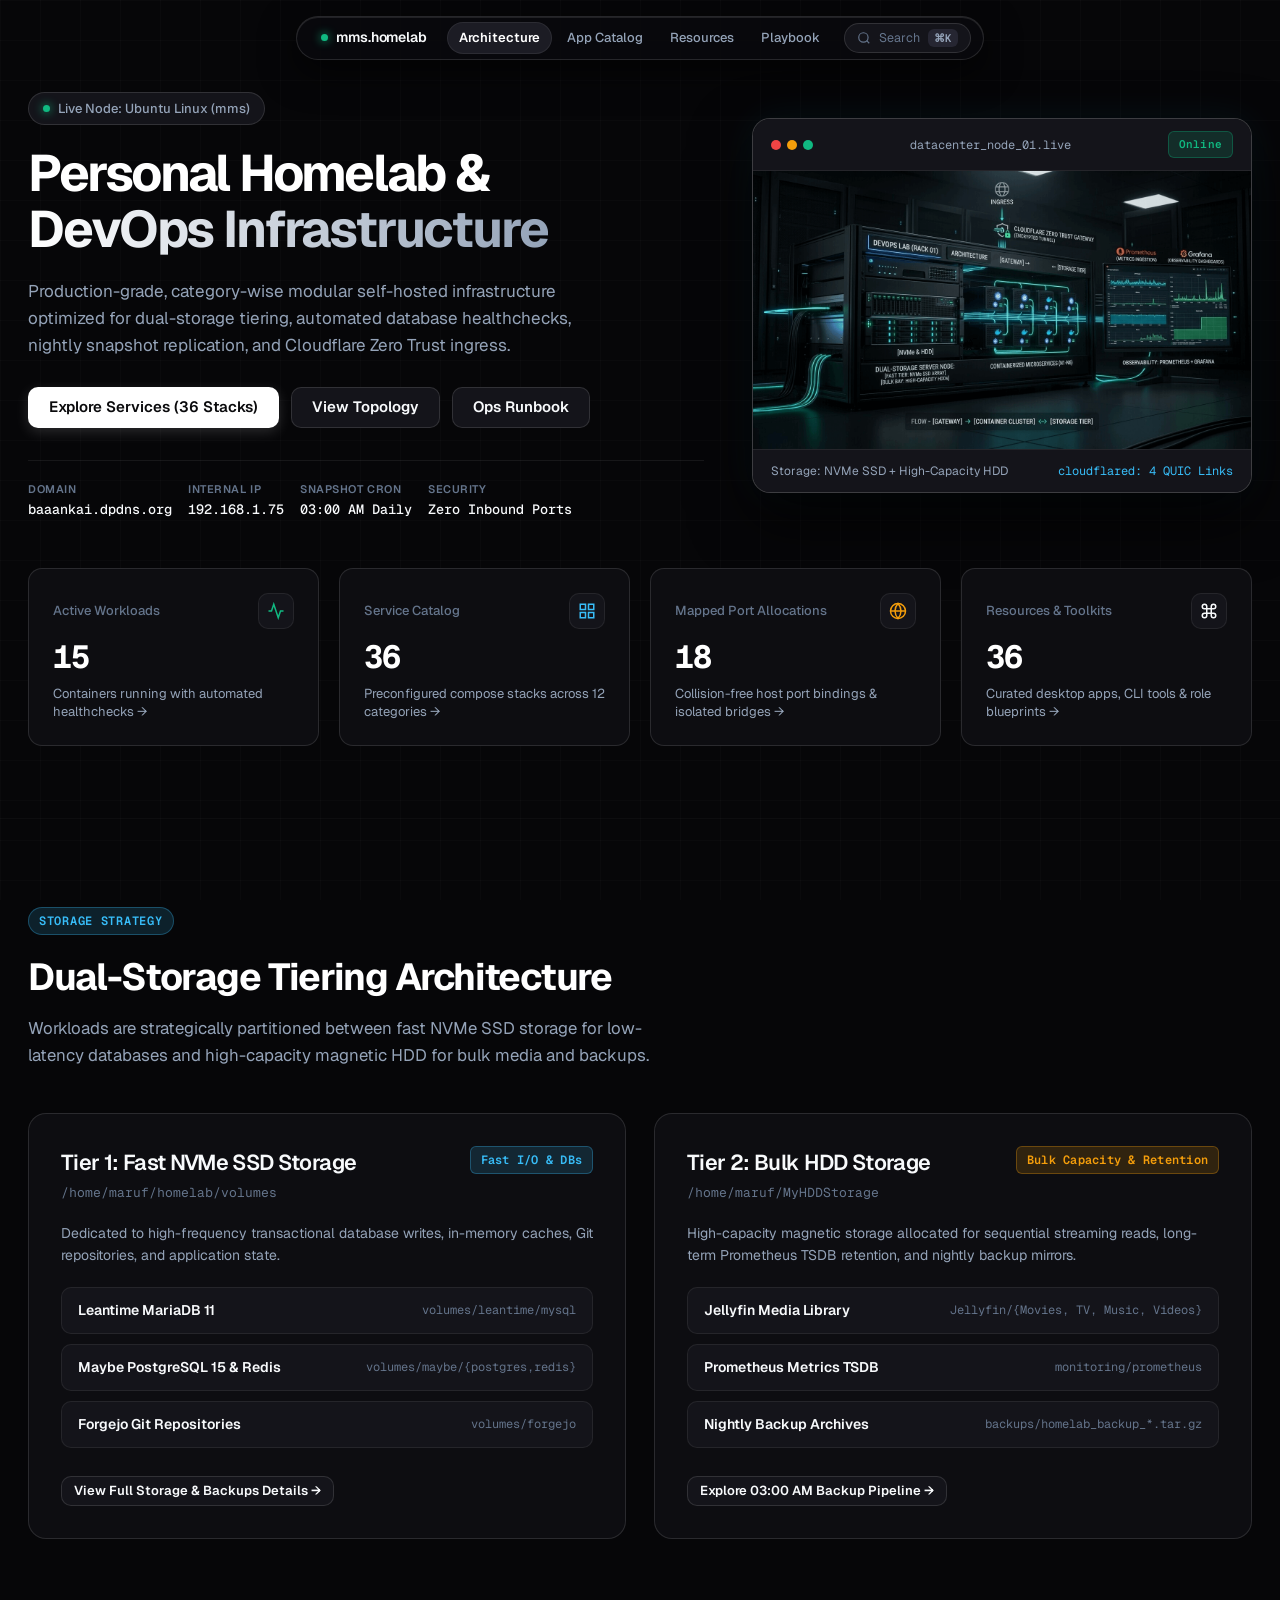
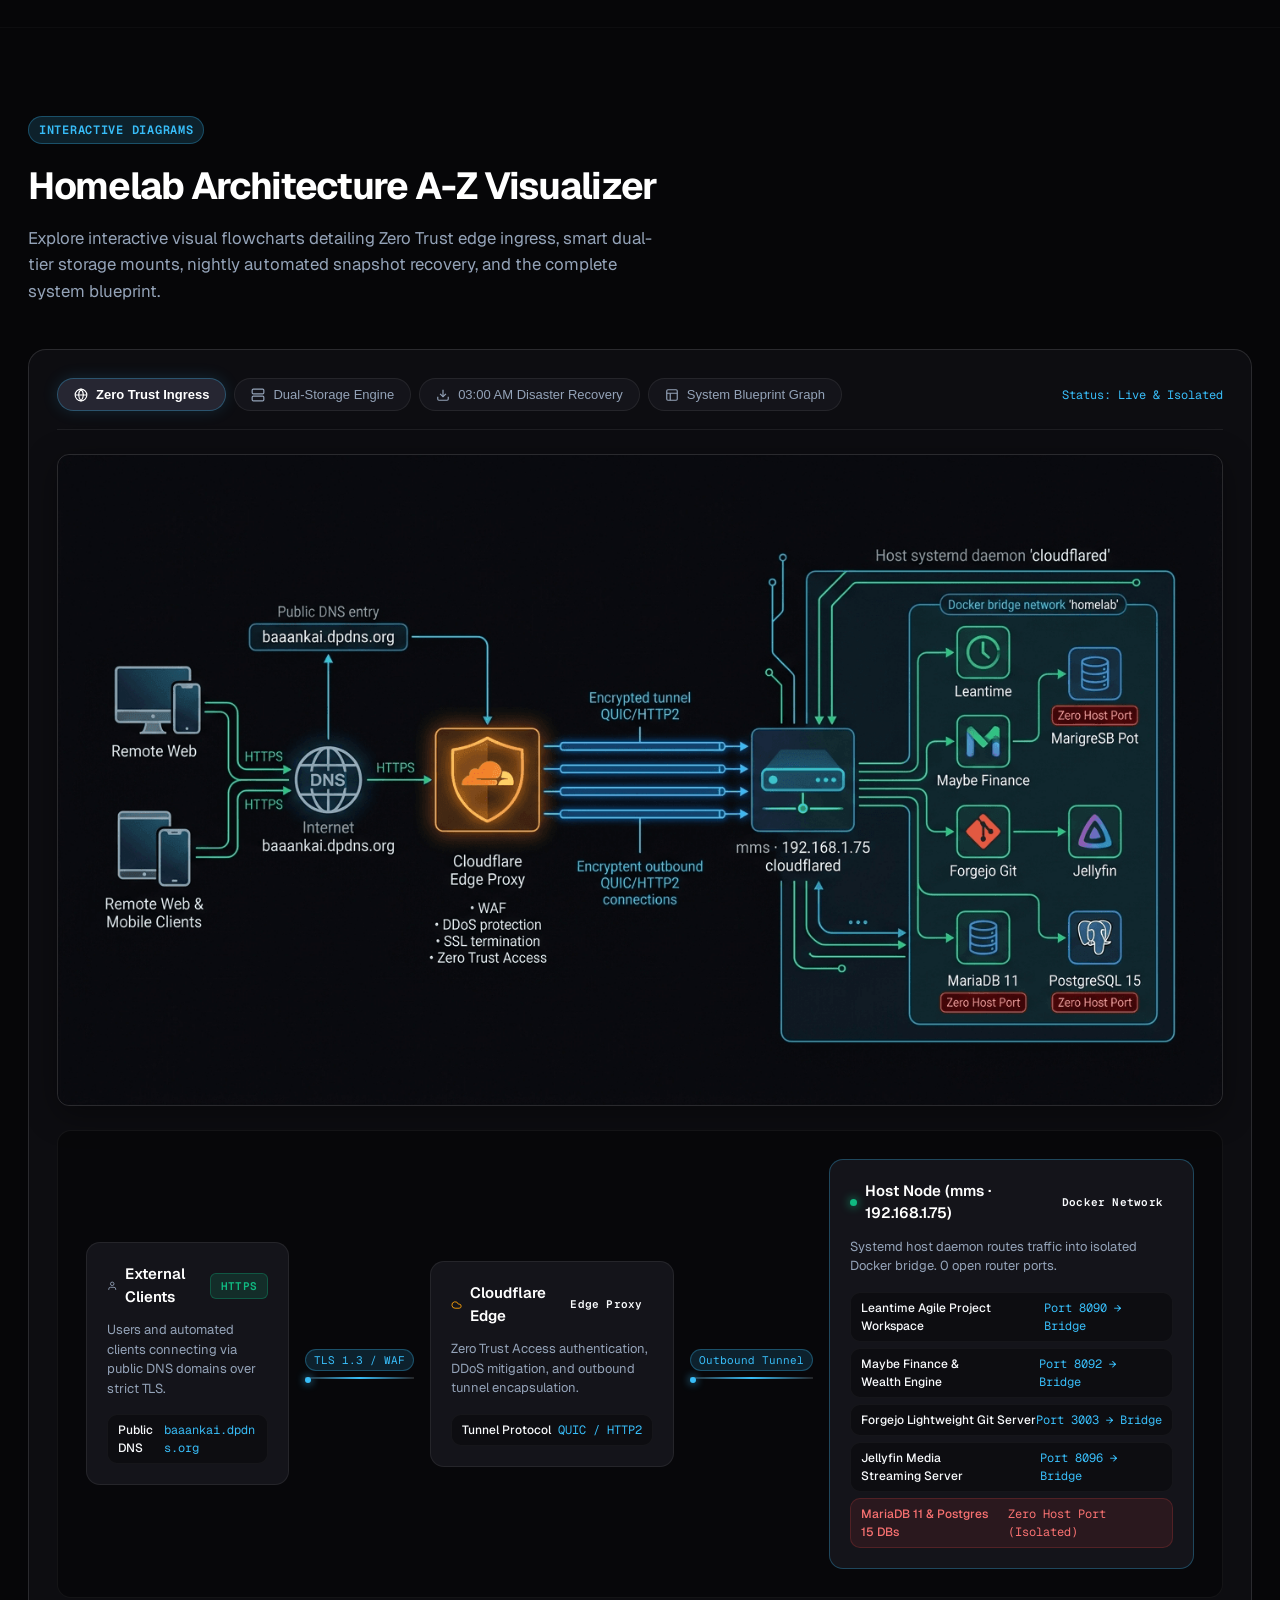
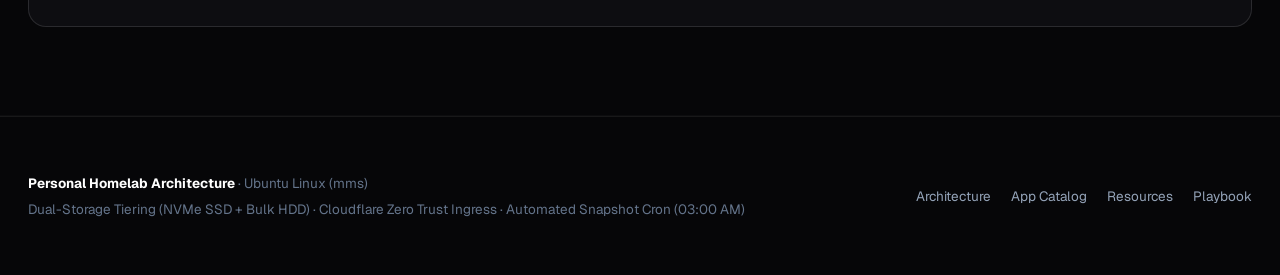
==== commit 347144ad: "deploy: 6ae714c4d3b7f7d631473a7298eeda2d8cc14a6a" ====
--- a/index.html
+++ b/index.html
@@ -367,7 +367,7 @@
                     </div>
                     <div class="node-subitem">
                       <span class="node-subitem-name">Forgejo Lightweight Git Server</span>
-                      <span class="node-subitem-port">Port 3000 → Bridge</span>
+                      <span class="node-subitem-port">Port 3003 → Bridge</span>
                     </div>
                     <div class="node-subitem">
                       <span class="node-subitem-name">Jellyfin Media Streaming Server</span>
@@ -616,7 +616,7 @@
                       <div class="cluster-services">
                         <div class="cluster-service-item">
                           <span class="cluster-service-name">Forgejo Git Server</span>
-                          <span class="cluster-service-port">:3000 / :2222</span>
+                          <span class="cluster-service-port">:3003 / :2222</span>
                         </div>
                         <div class="cluster-service-item">
                           <span class="cluster-service-name">ntfy Push Alerts</span>
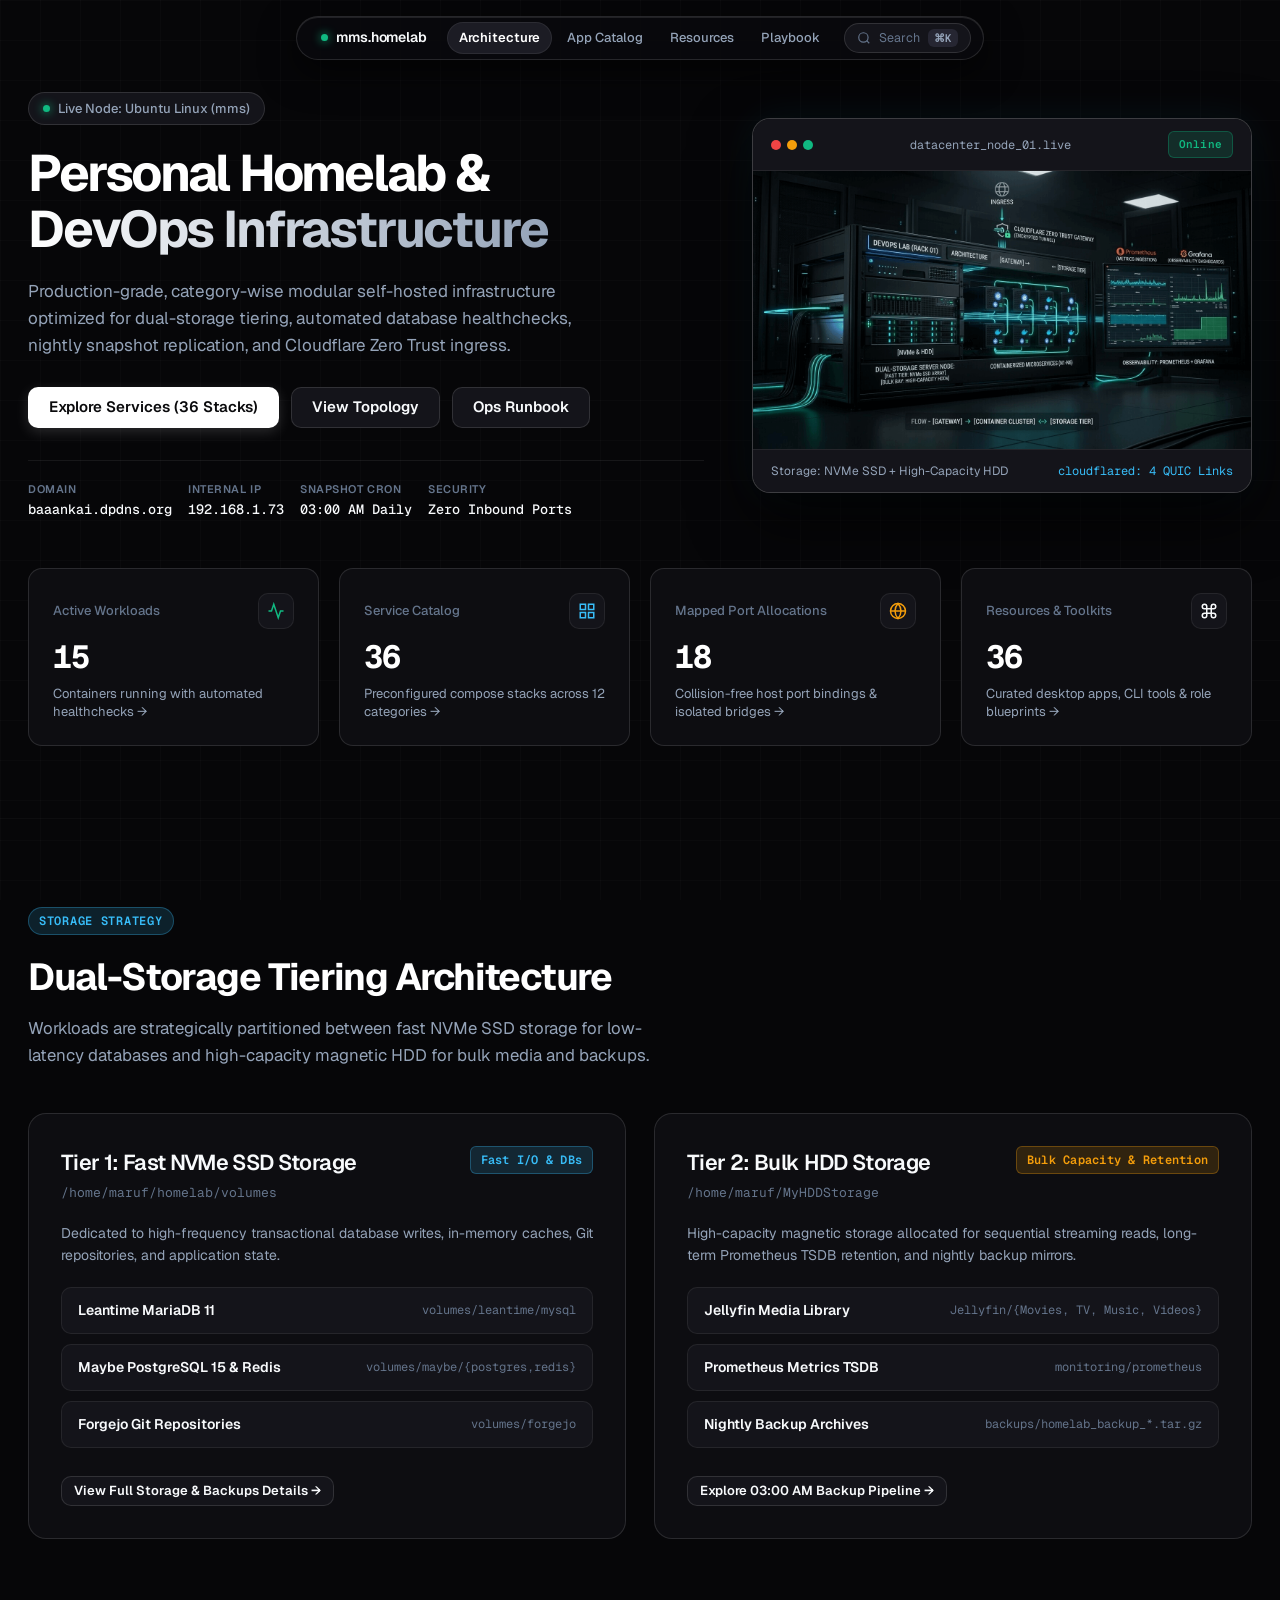
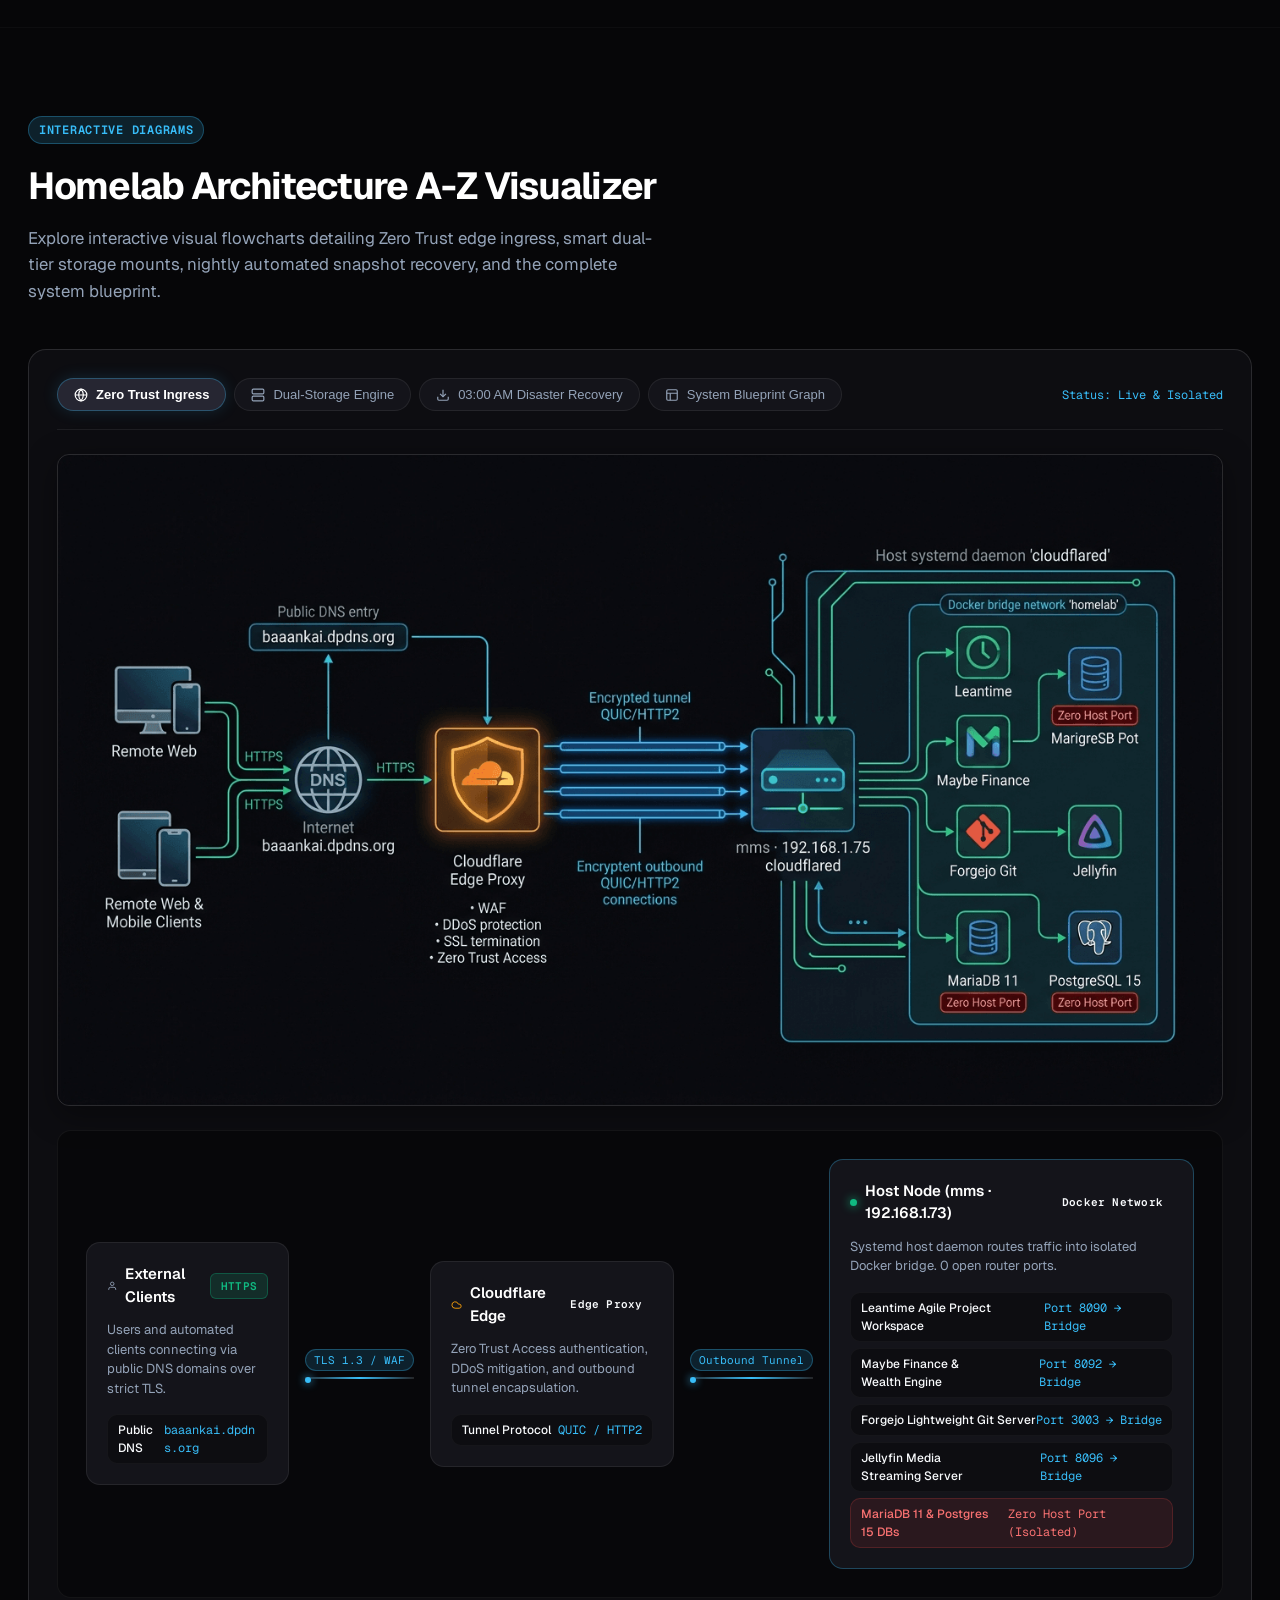
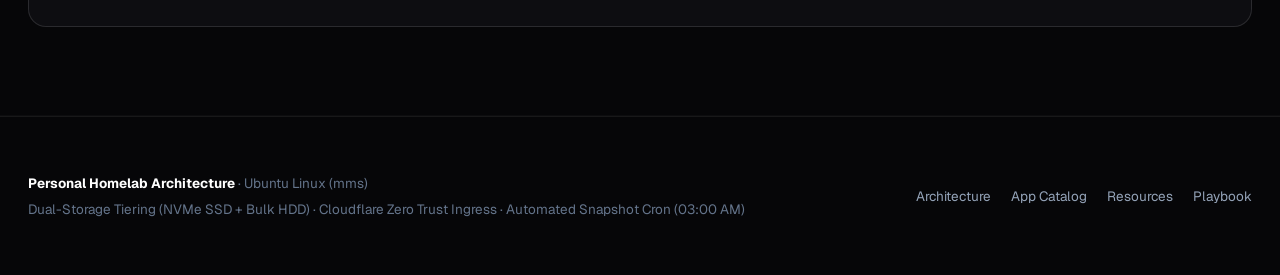
==== commit 2a84bc0b: "deploy: 47b65cac46b503913bca6ee03a8cee16989100cc" ====
--- a/index.html
+++ b/index.html
@@ -91,7 +91,7 @@
               </div>
               <div class="spec-item">
                 <span class="spec-label">Internal IP</span>
-                <span class="spec-value">192.168.1.75</span>
+                <span class="spec-value">192.168.1.73</span>
               </div>
               <div class="spec-item">
                 <span class="spec-label">Snapshot Cron</span>
@@ -350,7 +350,7 @@
                   <div class="node-card-header">
                     <span class="node-card-title">
                       <span class="brand-indicator"></span>
-                      Host Node (mms · 192.168.1.75)
+                      Host Node (mms · 192.168.1.73)
                     </span>
                     <span class="badge badge-cyan" style="font-size: 0.6875rem;">Docker Network</span>
                   </div>
